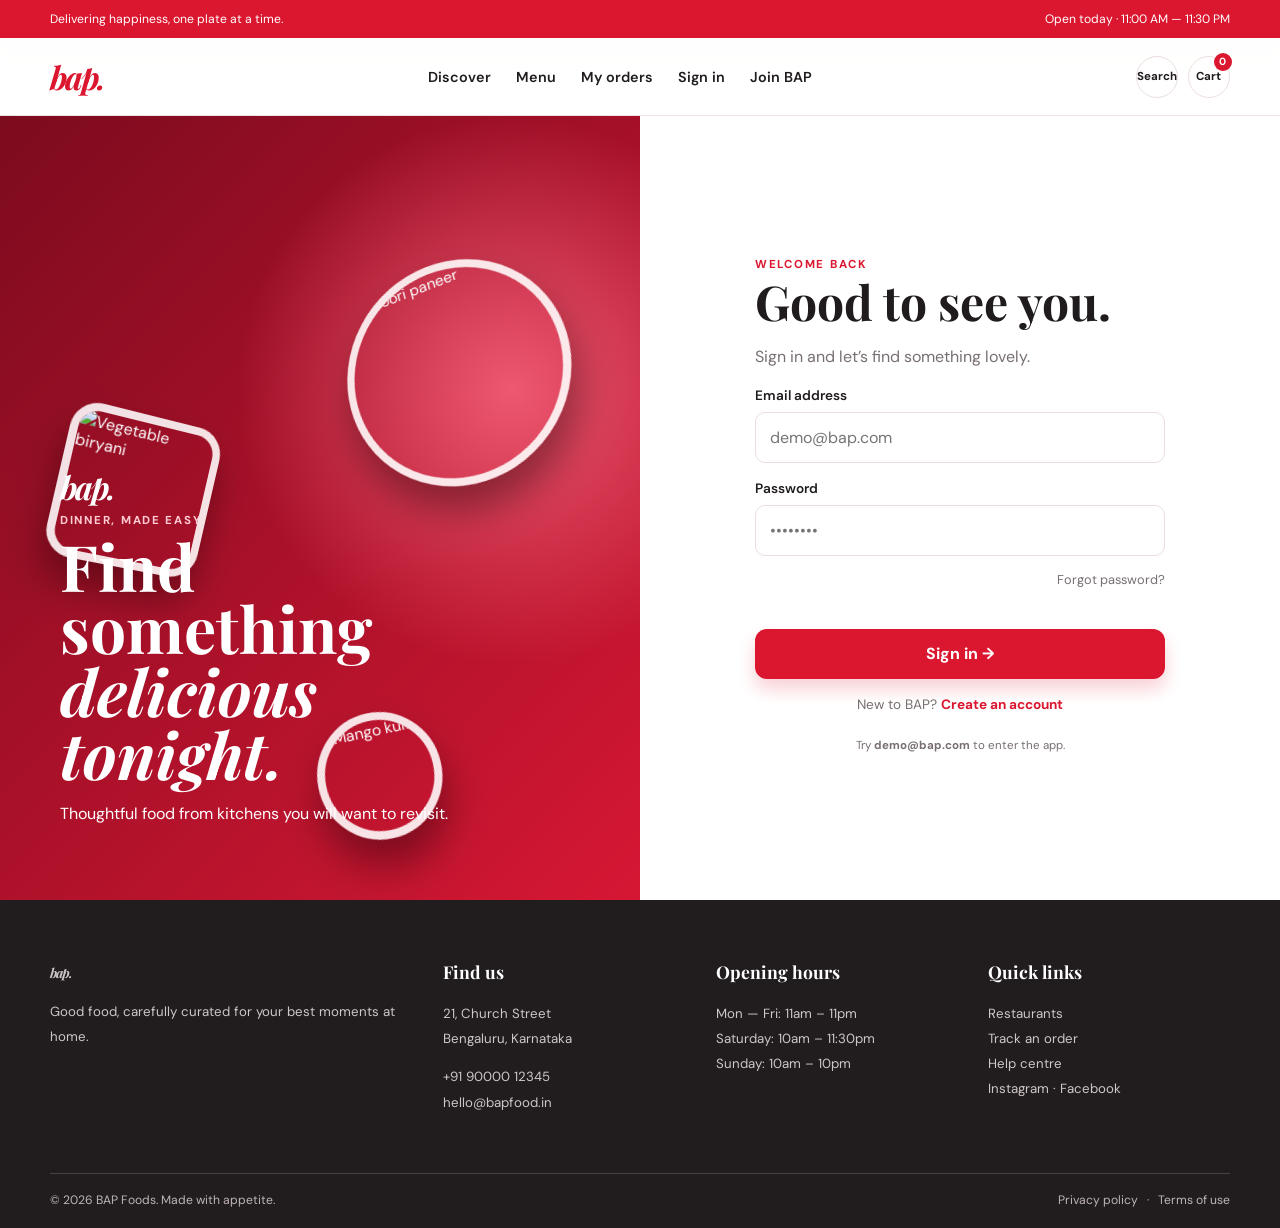
==== login.html @ eadaf810 "Initial commit: BAP food ordering app" ====
<!doctype html><html lang="en"><head><meta charset="UTF-8"><meta name="viewport" content="width=device-width,initial-scale=1.0"><title>Welcome back — BAP</title><link rel="stylesheet" href="assets/styles.css"></head><body><main id="app"></main><script src="assets/app.js"></script><script>
mount(`<section class="auth login-page"><div class="auth-visual food-3d"><a class="brand" href="login.html" style="color:#fff">bap.</a><div class="food-orbit"><img class="food-float food-one" src="https://images.unsplash.com/photo-1567188040759-fb8a883dc6d8?auto=format&fit=crop&w=700&q=85" alt="Tandoori paneer"><img class="food-float food-two" src="https://images.unsplash.com/photo-1642821373181-696a54913e93?auto=format&fit=crop&w=700&q=85" alt="Vegetable biryani"><img class="food-float food-three" src="https://images.unsplash.com/photo-1563805042-7684c019e1cb?auto=format&fit=crop&w=700&q=85" alt="Mango kulfi"></div><div class="auth-message"><span class="eyebrow" style="color:#ffccd4">Dinner, made easy</span><h1>Find something<br><i>delicious tonight.</i></h1><p>Thoughtful food from kitchens you will want to revisit.</p></div></div><div class="auth-form"><form class="form-box" id="loginForm"><span class="eyebrow">Welcome back</span><h1>Good to see you.</h1><p class="muted">Sign in and let’s find something lovely.</p><label>Email address</label><input id="email" type="email" placeholder="demo@bap.com" required><label>Password</label><input type="password" placeholder="••••••••" required><p class="muted" style="text-align:right;font-size:.8rem">Forgot password?</p><button class="btn btn-red" type="submit">Sign in →</button><p class="muted" style="text-align:center;font-size:.85rem">New to BAP? <a id="signupLink" href="signup.html" style="color:var(--red);font-weight:700">Create an account</a></p><p class="login-hint">Try <b>demo@bap.com</b> to enter the app.</p></form></div></section>`);
document.getElementById('loginForm').addEventListener('submit',e=>{e.preventDefault();if(document.getElementById('email').value.trim().toLowerCase()==='demo@bap.com'){location.href='restaurant.html';return}let link=document.getElementById('signupLink');link.classList.remove('vibrate');void link.offsetWidth;link.classList.add('vibrate')});
</script></body></html>
---- assets/styles.css ----
@import url('https://fonts.googleapis.com/css2?family=DM+Sans:wght@400;500;600;700&family=Playfair+Display:ital,wght@0,600;0,700;1,600;1,700&display=swap');

:root{--red:#db162f;--red-dark:#ab1025;--ink:#201c1d;--muted:#786f70;--cream:#fff8f6;--line:#eadfdd;--white:#fff;--shadow:0 18px 45px rgba(89,21,31,.12)}
*{box-sizing:border-box}html{scroll-behavior:smooth}body{margin:0;background:var(--cream);color:var(--ink);font-family:'DM Sans',sans-serif}a{text-decoration:none;color:inherit}button{font:inherit;cursor:pointer;border:0}.container{width:min(1180px,calc(100% - 40px));margin:auto}.eyebrow{font-size:.72rem;font-weight:700;letter-spacing:.15em;text-transform:uppercase;color:var(--red)}h1,h2,h3,.brand{font-family:'Playfair Display',serif}h1{font-size:clamp(2.6rem,5vw,5rem);line-height:.98;margin:.35rem 0 1.1rem}h2{font-size:clamp(2rem,3.3vw,3.2rem);margin:.4rem 0 1rem;line-height:1.05}.muted{color:var(--muted);line-height:1.7}.pill{border:1px solid var(--line);padding:.55rem .8rem;border-radius:99px;font-size:.8rem;font-weight:600}.btn{display:inline-flex;align-items:center;justify-content:center;gap:.55rem;border-radius:12px;padding:.92rem 1.2rem;font-weight:700;transition:.25s}.btn-red{background:var(--red);color:#fff;box-shadow:0 10px 18px rgba(219,22,47,.2)}.btn-red:hover{background:var(--red-dark);transform:translateY(-2px)}.btn-outline{background:#fff;border:1px solid var(--red);color:var(--red)}.btn-outline:hover{background:#fff0f1}.topbar{height:38px;background:var(--red);color:#fff;font-size:.76rem;display:flex;align-items:center}.topbar .container{display:flex;justify-content:space-between}.nav{height:78px;background:rgba(255,255,255,.91);border-bottom:1px solid rgba(234,223,221,.8);display:flex;align-items:center;position:sticky;top:0;z-index:20;backdrop-filter:blur(13px)}.navin{display:flex;align-items:center;justify-content:space-between;gap:25px}.brand{font-style:italic;font-size:2rem;font-weight:700;color:var(--red);letter-spacing:-.08em}.navlinks{display:flex;gap:25px;font-size:.9rem;font-weight:600}.navlinks a:hover,.navlinks a.active{color:var(--red)}.navactions{display:flex;align-items:center;gap:10px}.icon-btn{width:42px;height:42px;border-radius:50%;background:#fff;display:grid;place-items:center;border:1px solid var(--line);position:relative}.badge{position:absolute;right:-3px;top:-4px;display:grid;place-items:center;min-width:18px;height:18px;border-radius:50%;background:var(--red);color:white;font-size:.65rem;font-weight:700}.menu-toggle{display:none}.hero-home{padding:90px 0 65px;min-height:520px;overflow:hidden;background:radial-gradient(circle at 73% 40%,#fbdfe1 0,transparent 26%),var(--cream)}.home-grid{display:grid;grid-template-columns:1.02fr .98fr;align-items:center}.hero-copy p{max-width:520px;font-size:1.06rem}.hero-search{margin:28px 0;background:#fff;border:1px solid var(--line);box-shadow:var(--shadow);border-radius:14px;padding:7px;display:flex;max-width:590px}.hero-search input{border:0;outline:0;flex:1;padding:0 14px;font:inherit}.photo-stack{height:410px;position:relative}.photo-stack img{position:absolute;object-fit:cover;border:10px solid #fff;box-shadow:var(--shadow)}.photo-stack img:nth-child(1){width:310px;height:350px;right:40px;top:10px;border-radius:160px 160px 25px 25px}.photo-stack img:nth-child(2){width:180px;height:205px;left:5px;bottom:0;border-radius:25px}.float-card{position:absolute;z-index:2;padding:12px 16px;background:#fff;border-radius:14px;box-shadow:var(--shadow);font-size:.78rem;right:2px;bottom:35px}.section{padding:85px 0}.section-head{display:flex;align-items:end;justify-content:space-between;gap:30px;margin-bottom:28px}.section-head p{max-width:440px;margin:0}.categories{display:grid;grid-template-columns:repeat(4,1fr);gap:16px}.category{height:180px;border-radius:18px;padding:20px;color:#fff;position:relative;overflow:hidden;background:#333}.category img{position:absolute;inset:0;width:100%;height:100%;object-fit:cover;opacity:.62}.category span{position:relative;font-family:'Playfair Display';font-size:1.5rem;font-style:italic}.restaurants{display:grid;grid-template-columns:repeat(3,1fr);gap:20px}.restaurant-card{background:#fff;border:1px solid var(--line);border-radius:18px;overflow:hidden;transition:.25s}.restaurant-card:hover{transform:translateY(-6px);box-shadow:var(--shadow)}.restaurant-card img{width:100%;height:190px;object-fit:cover}.restaurant-card .content{padding:16px}.restaurant-card h3{font-size:1.35rem;margin:0 0 7px}.meta{display:flex;gap:9px;flex-wrap:wrap;color:var(--muted);font-size:.78rem}.rating{color:#178249;font-weight:700}.menu-hero{padding:48px 0 0;background:#fff}.restaurant-intro{display:flex;align-items:center;gap:18px}.restaurant-intro .rest-image{width:84px;height:84px;border-radius:16px;object-fit:cover}.restaurant-intro h1{font-size:2.2rem;margin:0}.menu-track{height:440vh;position:relative;background:linear-gradient(120deg,#fff 0,#fff 55%,#fff4f3 55%)}.sticky-dish{position:sticky;top:78px;height:calc(100vh - 78px);display:grid;grid-template-columns:1fr 1fr;align-items:center;overflow:hidden}.dish-copy{padding-left:max(20px,calc((100vw - 1180px)/2));padding-right:50px}.dish-copy .dish-name{font-size:clamp(2.8rem,5vw,5rem);max-width:480px}.dish-copy .price{font:700 1.8rem 'Playfair Display';color:var(--red);margin:22px 0}.quantity{display:flex;align-items:center;gap:17px;margin:20px 0}.quantity button{width:38px;height:38px;border-radius:50%;background:#fff;border:1px solid var(--line);font-size:1.2rem}.dish-stage{height:100%;position:relative;display:grid;place-items:center}.plate{width:min(31vw,400px);aspect-ratio:1;border-radius:50%;overflow:hidden;border:12px solid #fff;box-shadow:0 28px 55px rgba(96,20,30,.22);transition:.5s}.plate img{width:100%;height:100%;object-fit:cover}.orb{position:absolute;width:500px;height:500px;border:1px dashed #e8bbbb;border-radius:50%;right:-80px}.thumbs{position:absolute;right:28px;top:50%;transform:translateY(-50%);display:grid;gap:12px}.thumb{width:11px;height:11px;border-radius:10px;border:1px solid var(--red);background:transparent;padding:0}.thumb.current{height:30px;background:var(--red)}.side-chip{position:absolute;display:flex;align-items:center;gap:10px;right:15%;padding:8px 12px;background:#fff;border-radius:14px;box-shadow:var(--shadow);font-size:.73rem;transition:.5s}.side-chip img{width:45px;height:45px;border-radius:50%;object-fit:cover}.special{margin:85px 0;background:var(--red);color:#fff;padding:68px 20px;text-align:center}.special h2{font-size:3rem;margin:0}.special p{max-width:510px;margin:14px auto 25px;opacity:.85}.special .btn-outline{border-color:#fff;color:#fff;background:transparent}.full-menu{background:#fff;padding:80px 0}.filters{display:flex;gap:8px;flex-wrap:wrap;margin-bottom:28px}.filter{padding:.65rem 1rem;border-radius:50px;background:#fff;border:1px solid var(--line);color:var(--muted);font-weight:600}.filter.active,.filter:hover{background:var(--red);border-color:var(--red);color:#fff}.dish-grid{display:grid;grid-template-columns:repeat(4,1fr);gap:18px}.dish-card{border:1px solid var(--line);border-radius:18px;padding:12px;background:#fff;transition:.25s}.dish-card:hover{transform:translateY(-5px);box-shadow:var(--shadow)}.dish-card img{width:100%;aspect-ratio:1.1;object-fit:cover;border-radius:12px}.dish-card h3{font-size:1.25rem;margin:13px 0 7px}.dish-card .cardfoot{display:flex;align-items:center;justify-content:space-between;margin-top:12px}.dish-card .btn{padding:.6rem .7rem;font-size:.75rem}.footer{background:#211d1e;color:#fff;padding:60px 0 20px}.footer-grid{display:grid;grid-template-columns:1.5fr repeat(3,1fr);gap:30px}.footer h3{font-size:1.1rem;margin-top:0}.footer p,.footer a{font-size:.83rem;display:block;color:#cfc6c7;line-height:1.9}.footer-bottom{margin-top:45px;padding-top:18px;border-top:1px solid #4a4042;color:#bfb4b6;font-size:.76rem;display:flex;justify-content:space-between}.auth{min-height:calc(100vh - 116px);display:grid;grid-template-columns:1fr 1fr;background:#fff}.auth-visual{background:linear-gradient(#8c1227a8,#8c1227a8),url('https://images.unsplash.com/photo-1515003197210-e0cd71810b5f?auto=format&fit=crop&w=1000&q=85') center/cover;padding:60px;color:white;display:flex;flex-direction:column;justify-content:end}.auth-visual h1{max-width:460px}.auth-form{display:grid;place-items:center;padding:40px}.form-box{width:min(410px,100%)}.form-box h1{font-size:3rem}.form-box label{font-weight:600;font-size:.85rem;display:block;margin:17px 0 8px}.form-box input{width:100%;border:1px solid var(--line);border-radius:10px;padding:14px;font:inherit}.form-box .btn{width:100%;margin-top:25px}.cart-layout{display:grid;grid-template-columns:1.5fr .75fr;gap:30px;padding:55px 0}.cart-items,.summary{background:#fff;border:1px solid var(--line);border-radius:18px;padding:22px}.cart-row{display:flex;align-items:center;gap:15px;padding:15px 0;border-bottom:1px solid var(--line)}.cart-row img{width:76px;height:76px;border-radius:12px;object-fit:cover}.cart-row h3{margin:0 0 5px}.cart-row .row-end{margin-left:auto;text-align:right}.summary h2{font-size:1.7rem}.summary-line{display:flex;justify-content:space-between;padding:12px 0;color:var(--muted)}.summary-total{font-weight:700;color:var(--ink);border-top:1px solid var(--line);margin-top:8px;padding-top:18px}.payment-method{padding:16px;border:1px solid var(--line);border-radius:12px;margin:12px 0;display:flex;gap:10px;align-items:center}.orders{padding:60px 0}.order-card{background:white;border:1px solid var(--line);border-radius:16px;padding:20px;display:grid;grid-template-columns:auto 1fr auto;align-items:center;gap:20px;margin-bottom:14px}.order-card img{width:95px;height:75px;object-fit:cover;border-radius:10px}.status{color:#16804a;background:#e5f7eb;padding:.4rem .6rem;border-radius:6px;font-size:.75rem;font-weight:700}
@media(max-width:800px){.navlinks{display:none}.menu-toggle{display:grid}.topbar .container span:last-child{display:none}.home-grid,.sticky-dish,.auth,.cart-layout{grid-template-columns:1fr}.hero-home{padding:55px 0 30px}.photo-stack{height:300px;margin-top:20px}.photo-stack img:nth-child(1){width:230px;height:270px;right:20px}.photo-stack img:nth-child(2){width:135px;height:150px}.categories,.restaurants{grid-template-columns:repeat(2,1fr)}.section{padding:55px 0}.menu-track{height:530vh}.sticky-dish{grid-template-rows:1fr 1fr;top:78px;height:calc(100vh - 78px)}.dish-copy{padding:20px 25px 0}.dish-copy .dish-name{font-size:2.6rem;margin:.3rem 0}.dish-copy .muted{font-size:.84rem;line-height:1.45}.dish-copy .price{margin:10px 0;font-size:1.4rem}.quantity{margin:8px 0}.dish-stage{align-items:start;padding-top:16px}.plate{width:55vw}.orb{width:360px;height:360px;right:-120px}.side-chip{display:none}.dish-grid{grid-template-columns:repeat(2,1fr)}.footer-grid{grid-template-columns:repeat(2,1fr)}.auth-visual{min-height:300px}.auth-form{padding:45px 20px}.order-card{grid-template-columns:auto 1fr}.order-card .status{grid-column:2}.section-head{align-items:start;flex-direction:column;gap:6px}}
@media(max-width:800px){.navlinks.open{display:flex;position:absolute;top:76px;right:20px;flex-direction:column;gap:0;background:#fff;box-shadow:var(--shadow);border:1px solid var(--line);border-radius:12px;overflow:hidden;min-width:170px}.navlinks.open a{padding:13px 17px}.nav-signup{border-radius:0}}
@media(max-width:460px){.container{width:min(100% - 28px,1180px)}.categories,.restaurants{grid-template-columns:1fr}.dish-grid{gap:10px}.dish-card{padding:8px}.dish-card h3{font-size:1rem}.dish-card .btn{padding:.5rem;font-size:.68rem}.footer-grid{grid-template-columns:1fr}.footer-bottom{display:block}.cart-row{gap:10px}.cart-row img{width:58px;height:58px}.cart-row h3{font-size:1rem}}
.nav-signup{background:var(--red);color:#fff!important;padding:.55rem .75rem;border-radius:9px}.add-stepper{display:flex;align-items:center;gap:9px;border:1px solid var(--red);border-radius:9px;padding:3px;color:var(--red)}.add-stepper button{width:22px;height:22px;border-radius:6px;background:#fff0f1;color:var(--red);font-weight:700}
.nav-signup{background:transparent!important;color:inherit!important;padding:0;border-radius:0}.food-3d{position:relative;overflow:hidden;background:radial-gradient(circle at 80% 35%,#ee5870 0,transparent 38%),linear-gradient(135deg,#7d0b1e,#d61734)}.food-orbit{position:absolute;inset:0;perspective:1100px}.food-float{position:absolute;object-fit:cover;border:8px solid rgba(255,255,255,.88);box-shadow:0 25px 38px rgba(39,0,7,.45);animation:foodFloat 5s ease-in-out infinite}.food-one{width:230px;height:230px;border-radius:50%;right:11%;top:18%;transform:rotate(-14deg) rotateX(11deg) rotateY(-20deg)}.food-two{width:155px;height:155px;border-radius:28px;left:9%;top:38%;animation-delay:-1.3s;transform:rotate(13deg) rotateY(22deg)}.food-three{width:125px;height:125px;border-radius:50%;right:31%;bottom:8%;animation-delay:-2.8s;transform:rotate(-12deg) rotateX(22deg)}.auth-message{position:relative;z-index:2}.login-hint{font-size:.72rem;text-align:center;color:var(--muted);margin-top:22px}.vibrate{display:inline-block;animation:vibrate .18s linear 3}@keyframes foodFloat{50%{translate:0 -14px;filter:saturate(1.12)}}@keyframes vibrate{25%{transform:translateX(-6px)}75%{transform:translateX(6px)}}
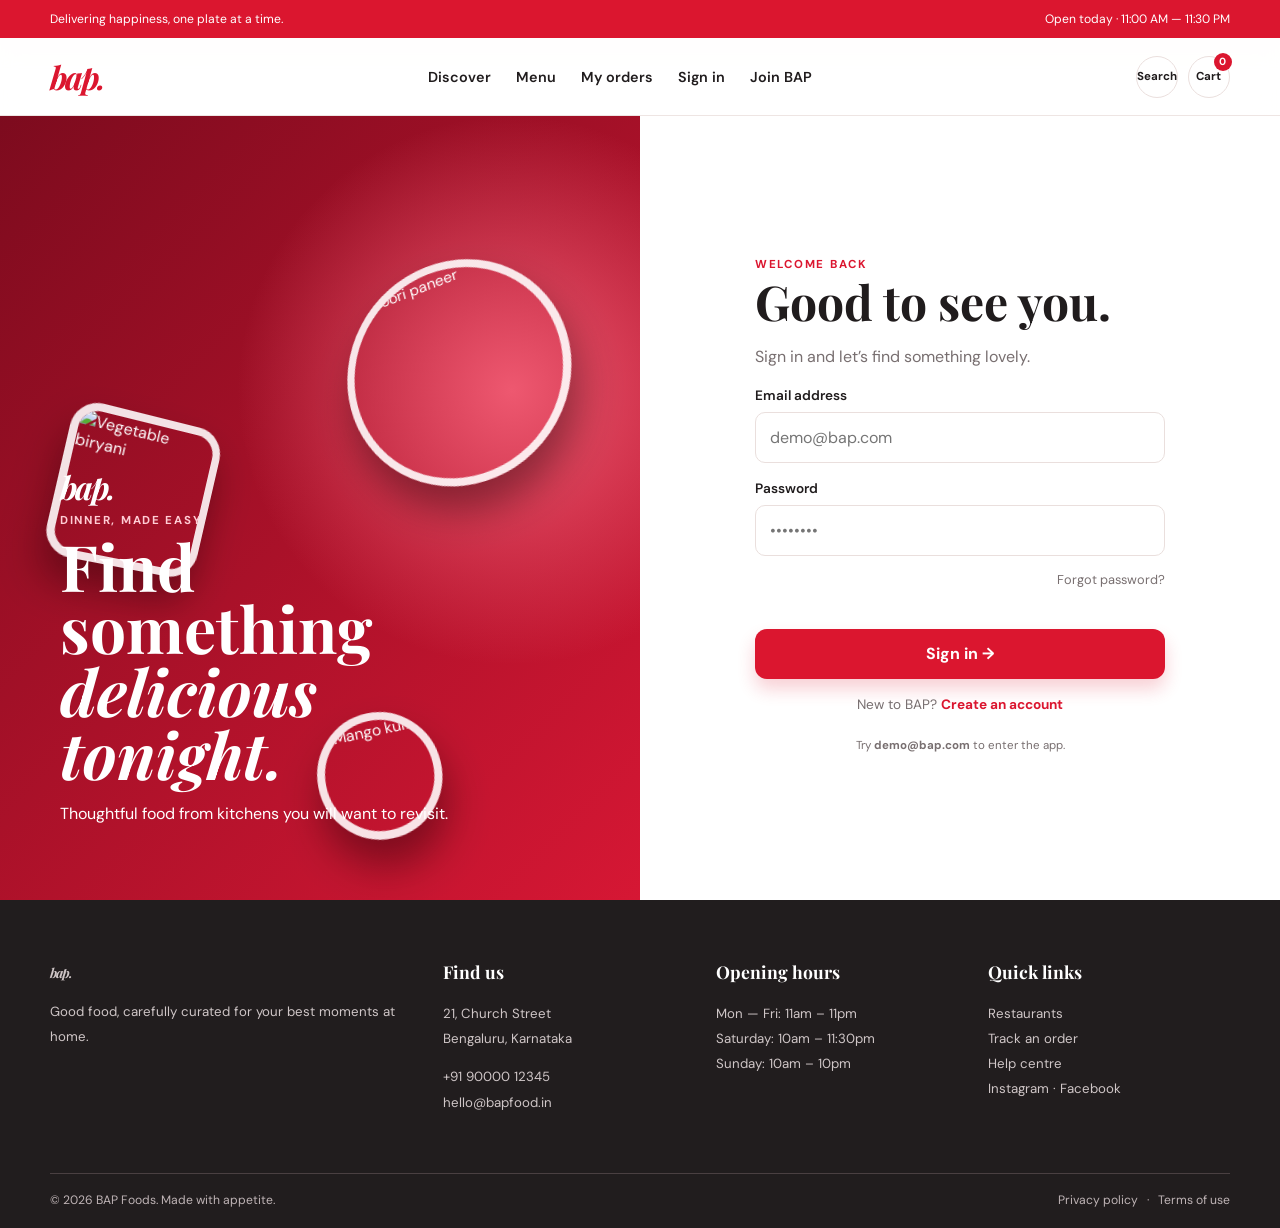
==== commit b4577acf: "Persist user accounts and update authenticated navigation" ====
--- a/login.html
+++ b/login.html
@@ -1,4 +1,4 @@
 <!doctype html><html lang="en"><head><meta charset="UTF-8"><meta name="viewport" content="width=device-width,initial-scale=1.0"><title>Welcome back — BAP</title><link rel="stylesheet" href="assets/styles.css"></head><body><main id="app"></main><script src="assets/app.js"></script><script>
 mount(`<section class="auth login-page"><div class="auth-visual food-3d"><a class="brand" href="login.html" style="color:#fff">bap.</a><div class="food-orbit"><img class="food-float food-one" src="https://images.unsplash.com/photo-1567188040759-fb8a883dc6d8?auto=format&fit=crop&w=700&q=85" alt="Tandoori paneer"><img class="food-float food-two" src="https://images.unsplash.com/photo-1642821373181-696a54913e93?auto=format&fit=crop&w=700&q=85" alt="Vegetable biryani"><img class="food-float food-three" src="https://images.unsplash.com/photo-1563805042-7684c019e1cb?auto=format&fit=crop&w=700&q=85" alt="Mango kulfi"></div><div class="auth-message"><span class="eyebrow" style="color:#ffccd4">Dinner, made easy</span><h1>Find something<br><i>delicious tonight.</i></h1><p>Thoughtful food from kitchens you will want to revisit.</p></div></div><div class="auth-form"><form class="form-box" id="loginForm"><span class="eyebrow">Welcome back</span><h1>Good to see you.</h1><p class="muted">Sign in and let’s find something lovely.</p><label>Email address</label><input id="email" type="email" placeholder="demo@bap.com" required><label>Password</label><input type="password" placeholder="••••••••" required><p class="muted" style="text-align:right;font-size:.8rem">Forgot password?</p><button class="btn btn-red" type="submit">Sign in →</button><p class="muted" style="text-align:center;font-size:.85rem">New to BAP? <a id="signupLink" href="signup.html" style="color:var(--red);font-weight:700">Create an account</a></p><p class="login-hint">Try <b>demo@bap.com</b> to enter the app.</p></form></div></section>`);
-document.getElementById('loginForm').addEventListener('submit',e=>{e.preventDefault();if(document.getElementById('email').value.trim().toLowerCase()==='demo@bap.com'){location.href='restaurant.html';return}let link=document.getElementById('signupLink');link.classList.remove('vibrate');void link.offsetWidth;link.classList.add('vibrate')});
+document.getElementById('loginForm').addEventListener('submit',e=>{e.preventDefault();let email=document.getElementById('email').value.trim().toLowerCase(),user=getUser();if(email==='demo@bap.com'||user?.email===email){if(email==='demo@bap.com'&&!user)setUser({name:'Demo user',email});location.href='restaurant.html';return}let link=document.getElementById('signupLink');link.classList.remove('vibrate');void link.offsetWidth;link.classList.add('vibrate')});
 </script></body></html>
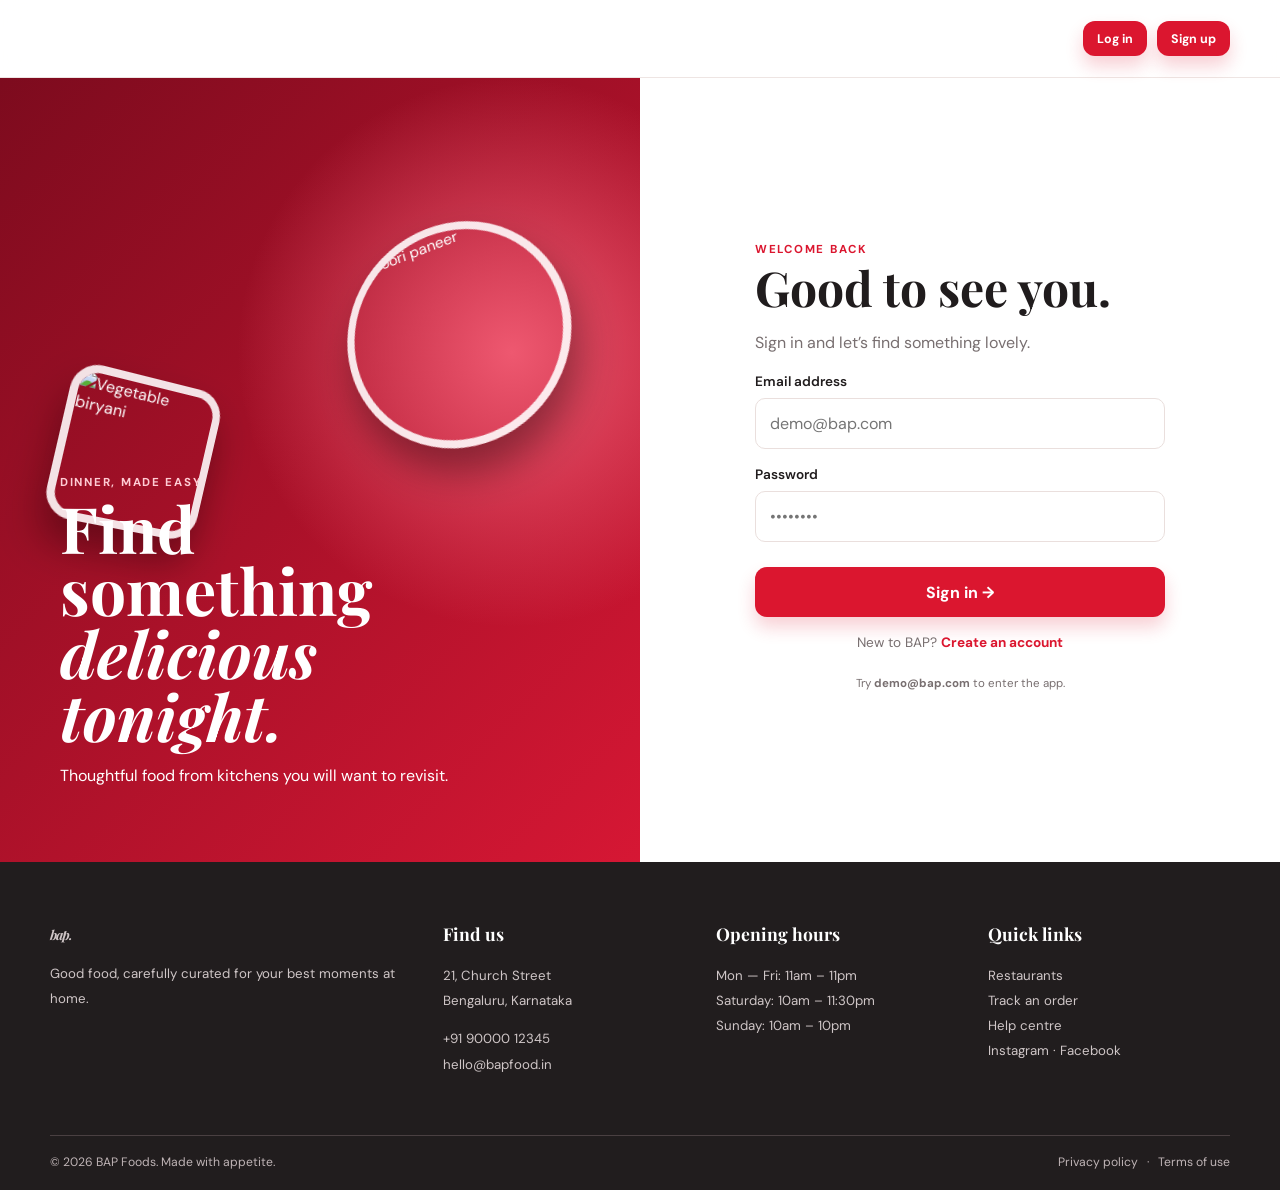
==== commit fd69beb9: "Limit authentication navigation to login and signup" ====
--- a/login.html
+++ b/login.html
@@ -1,4 +1,3 @@
 <!doctype html><html lang="en"><head><meta charset="UTF-8"><meta name="viewport" content="width=device-width,initial-scale=1.0"><title>Welcome back — BAP</title><link rel="stylesheet" href="assets/styles.css"></head><body><main id="app"></main><script src="assets/app.js"></script><script>
-mount(`<section class="auth login-page"><div class="auth-visual food-3d"><a class="brand" href="login.html" style="color:#fff">bap.</a><div class="food-orbit"><img class="food-float food-one" src="https://images.unsplash.com/photo-1567188040759-fb8a883dc6d8?auto=format&fit=crop&w=700&q=85" alt="Tandoori paneer"><img class="food-float food-two" src="https://images.unsplash.com/photo-1642821373181-696a54913e93?auto=format&fit=crop&w=700&q=85" alt="Vegetable biryani"><img class="food-float food-three" src="https://images.unsplash.com/photo-1563805042-7684c019e1cb?auto=format&fit=crop&w=700&q=85" alt="Mango kulfi"></div><div class="auth-message"><span class="eyebrow" style="color:#ffccd4">Dinner, made easy</span><h1>Find something<br><i>delicious tonight.</i></h1><p>Thoughtful food from kitchens you will want to revisit.</p></div></div><div class="auth-form"><form class="form-box" id="loginForm"><span class="eyebrow">Welcome back</span><h1>Good to see you.</h1><p class="muted">Sign in and let’s find something lovely.</p><label>Email address</label><input id="email" type="email" placeholder="demo@bap.com" required><label>Password</label><input type="password" placeholder="••••••••" required><p class="muted" style="text-align:right;font-size:.8rem">Forgot password?</p><button class="btn btn-red" type="submit">Sign in →</button><p class="muted" style="text-align:center;font-size:.85rem">New to BAP? <a id="signupLink" href="signup.html" style="color:var(--red);font-weight:700">Create an account</a></p><p class="login-hint">Try <b>demo@bap.com</b> to enter the app.</p></form></div></section>`);
-document.getElementById('loginForm').addEventListener('submit',e=>{e.preventDefault();let email=document.getElementById('email').value.trim().toLowerCase(),user=getUser();if(email==='demo@bap.com'||user?.email===email){if(email==='demo@bap.com'&&!user)setUser({name:'Demo user',email});location.href='restaurant.html';return}let link=document.getElementById('signupLink');link.classList.remove('vibrate');void link.offsetWidth;link.classList.add('vibrate')});
+mount(`<section class="auth login-page"><div class="auth-visual food-3d"><div class="food-orbit"><img class="food-float food-one" src="https://images.unsplash.com/photo-1567188040759-fb8a883dc6d8?auto=format&fit=crop&w=700&q=85" alt="Tandoori paneer"><img class="food-float food-two" src="https://images.unsplash.com/photo-1642821373181-696a54913e93?auto=format&fit=crop&w=700&q=85" alt="Vegetable biryani"></div><div class="auth-message"><span class="eyebrow" style="color:#ffccd4">Dinner, made easy</span><h1>Find something<br><i>delicious tonight.</i></h1><p>Thoughtful food from kitchens you will want to revisit.</p></div></div><div class="auth-form"><form class="form-box" id="loginForm"><span class="eyebrow">Welcome back</span><h1>Good to see you.</h1><p class="muted">Sign in and let’s find something lovely.</p><label>Email address</label><input id="email" type="email" placeholder="demo@bap.com" required><label>Password</label><input type="password" placeholder="••••••••" required><button class="btn btn-red" type="submit">Sign in →</button><p class="muted" style="text-align:center;font-size:.85rem">New to BAP? <a href="signup.html" style="color:var(--red);font-weight:700">Create an account</a></p><p class="login-hint">Try <b>demo@bap.com</b> to enter the app.</p></form></div></section>`,'auth');document.getElementById('loginForm').addEventListener('submit',e=>{e.preventDefault();let email=document.getElementById('email').value.trim().toLowerCase(),user=getUser();if(email==='demo@bap.com'||user?.email===email){if(email==='demo@bap.com'&&!user)setUser({name:'Demo user',email});location.href='restaurant.html';return}location.href='signup.html'});
 </script></body></html>
--- a/assets/styles.css
+++ b/assets/styles.css
@@ -5,5 +5,6 @@
 @media(max-width:800px){.navlinks{display:none}.menu-toggle{display:grid}.topbar .container span:last-child{display:none}.home-grid,.sticky-dish,.auth,.cart-layout{grid-template-columns:1fr}.hero-home{padding:55px 0 30px}.photo-stack{height:300px;margin-top:20px}.photo-stack img:nth-child(1){width:230px;height:270px;right:20px}.photo-stack img:nth-child(2){width:135px;height:150px}.categories,.restaurants{grid-template-columns:repeat(2,1fr)}.section{padding:55px 0}.menu-track{height:530vh}.sticky-dish{grid-template-rows:1fr 1fr;top:78px;height:calc(100vh - 78px)}.dish-copy{padding:20px 25px 0}.dish-copy .dish-name{font-size:2.6rem;margin:.3rem 0}.dish-copy .muted{font-size:.84rem;line-height:1.45}.dish-copy .price{margin:10px 0;font-size:1.4rem}.quantity{margin:8px 0}.dish-stage{align-items:start;padding-top:16px}.plate{width:55vw}.orb{width:360px;height:360px;right:-120px}.side-chip{display:none}.dish-grid{grid-template-columns:repeat(2,1fr)}.footer-grid{grid-template-columns:repeat(2,1fr)}.auth-visual{min-height:300px}.auth-form{padding:45px 20px}.order-card{grid-template-columns:auto 1fr}.order-card .status{grid-column:2}.section-head{align-items:start;flex-direction:column;gap:6px}}
 @media(max-width:800px){.navlinks.open{display:flex;position:absolute;top:76px;right:20px;flex-direction:column;gap:0;background:#fff;box-shadow:var(--shadow);border:1px solid var(--line);border-radius:12px;overflow:hidden;min-width:170px}.navlinks.open a{padding:13px 17px}.nav-signup{border-radius:0}}
 @media(max-width:460px){.container{width:min(100% - 28px,1180px)}.categories,.restaurants{grid-template-columns:1fr}.dish-grid{gap:10px}.dish-card{padding:8px}.dish-card h3{font-size:1rem}.dish-card .btn{padding:.5rem;font-size:.68rem}.footer-grid{grid-template-columns:1fr}.footer-bottom{display:block}.cart-row{gap:10px}.cart-row img{width:58px;height:58px}.cart-row h3{font-size:1rem}}
-.nav-signup{background:var(--red);color:#fff!important;padding:.55rem .75rem;border-radius:9px}.add-stepper{display:flex;align-items:center;gap:9px;border:1px solid var(--red);border-radius:9px;padding:3px;color:var(--red)}.add-stepper button{width:22px;height:22px;border-radius:6px;background:#fff0f1;color:var(--red);font-weight:700}
-.nav-signup{background:transparent!important;color:inherit!important;padding:0;border-radius:0}.food-3d{position:relative;overflow:hidden;background:radial-gradient(circle at 80% 35%,#ee5870 0,transparent 38%),linear-gradient(135deg,#7d0b1e,#d61734)}.food-orbit{position:absolute;inset:0;perspective:1100px}.food-float{position:absolute;object-fit:cover;border:8px solid rgba(255,255,255,.88);box-shadow:0 25px 38px rgba(39,0,7,.45);animation:foodFloat 5s ease-in-out infinite}.food-one{width:230px;height:230px;border-radius:50%;right:11%;top:18%;transform:rotate(-14deg) rotateX(11deg) rotateY(-20deg)}.food-two{width:155px;height:155px;border-radius:28px;left:9%;top:38%;animation-delay:-1.3s;transform:rotate(13deg) rotateY(22deg)}.food-three{width:125px;height:125px;border-radius:50%;right:31%;bottom:8%;animation-delay:-2.8s;transform:rotate(-12deg) rotateX(22deg)}.auth-message{position:relative;z-index:2}.login-hint{font-size:.72rem;text-align:center;color:var(--muted);margin-top:22px}.vibrate{display:inline-block;animation:vibrate .18s linear 3}@keyframes foodFloat{50%{translate:0 -14px;filter:saturate(1.12)}}@keyframes vibrate{25%{transform:translateX(-6px)}75%{transform:translateX(6px)}}
+.nav-auth{padding:.62rem .88rem;font-size:.78rem}.category-button{border:0;text-align:left;font:inherit;cursor:pointer}.add-stepper{display:flex;align-items:center;gap:9px;border:1px solid var(--red);border-radius:9px;padding:3px;color:var(--red)}.add-stepper button{width:22px;height:22px;border-radius:6px;background:#fff0f1;color:var(--red);font-weight:700}.food-3d{position:relative;overflow:hidden;background:radial-gradient(circle at 80% 35%,#ee5870 0,transparent 38%),linear-gradient(135deg,#7d0b1e,#d61734)}.food-orbit{position:absolute;inset:0;perspective:1100px}.food-float{position:absolute;object-fit:cover;border:8px solid rgba(255,255,255,.88);box-shadow:0 25px 38px rgba(39,0,7,.45);animation:foodFloat 5s ease-in-out infinite}.food-one{width:230px;height:230px;border-radius:50%;right:11%;top:18%;transform:rotate(-14deg) rotateX(11deg) rotateY(-20deg)}.food-two{width:155px;height:155px;border-radius:28px;left:9%;top:38%;animation-delay:-1.3s;transform:rotate(13deg) rotateY(22deg)}.food-three{width:125px;height:125px;border-radius:50%;right:31%;bottom:8%;animation-delay:-2.8s;transform:rotate(-12deg) rotateX(22deg)}.auth-message{position:relative;z-index:2}.login-hint{font-size:.72rem;text-align:center;color:var(--muted);margin-top:22px}.vibrate{display:inline-block;animation:vibrate .18s linear 3}@keyframes foodFloat{50%{translate:0 -14px;filter:saturate(1.12)}}@keyframes vibrate{25%{transform:translateX(-6px)}75%{transform:translateX(6px)}}
+.filter-trigger{background:#fff0f1;border:1px solid var(--red);border-radius:10px;color:var(--red);font-size:.78rem;font-weight:700;padding:.65rem .8rem}.filter-overlay{position:fixed;inset:0;z-index:50;background:rgba(32,28,29,.48);display:none;place-items:center;padding:20px}.filter-overlay.visible{display:grid}.filter-dialog{position:relative;width:min(430px,100%);background:#fff;border-radius:20px;padding:32px;box-shadow:var(--shadow)}.filter-dialog h2{font-size:2.2rem}.filter-dialog h3{font-family:'DM Sans';font-size:.9rem;margin:23px 0 10px}.filter-dialog label{display:block;padding:11px 0;border-bottom:1px solid var(--line);font-size:.92rem}.filter-dialog input{accent-color:var(--red);margin-right:10px}.close-filter{position:absolute;right:16px;top:14px;background:transparent;color:var(--muted);font-size:1.8rem}.filter-actions{display:flex;justify-content:flex-end;gap:10px;margin-top:27px}
+.auth-nav .container{display:flex;justify-content:flex-end}
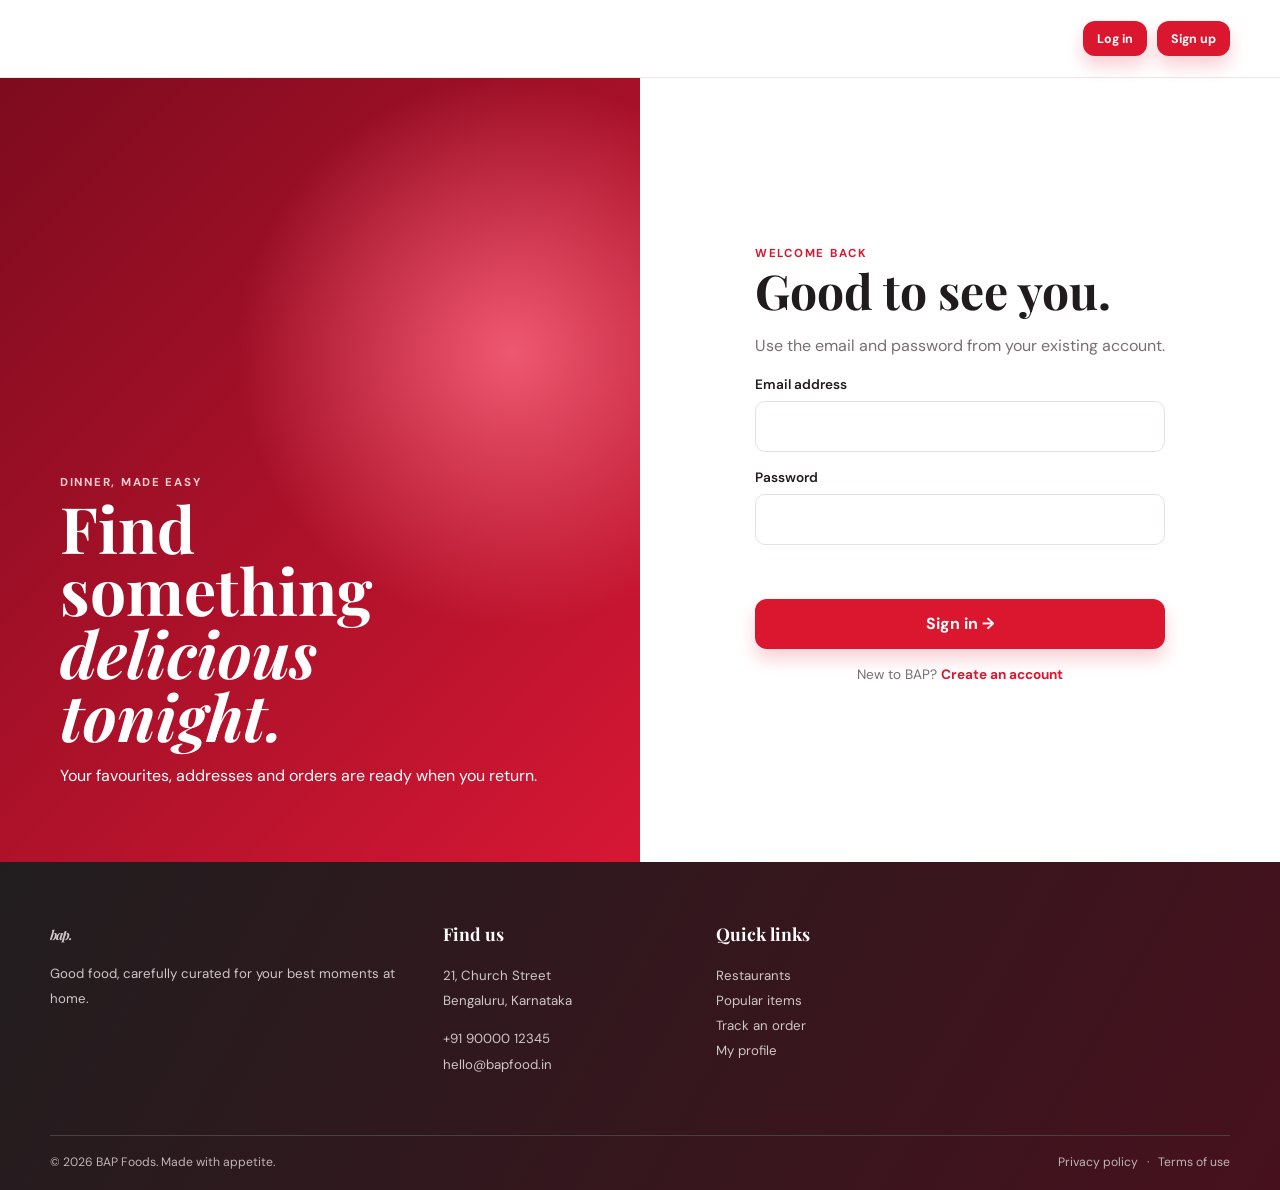
==== commit 8ba97f69: "Add persistent profiles and delivery addresses" ====
--- a/login.html
+++ b/login.html
@@ -1,3 +1,3 @@
 <!doctype html><html lang="en"><head><meta charset="UTF-8"><meta name="viewport" content="width=device-width,initial-scale=1.0"><title>Welcome back — BAP</title><link rel="stylesheet" href="assets/styles.css"></head><body><main id="app"></main><script src="assets/app.js"></script><script>
-mount(`<section class="auth login-page"><div class="auth-visual food-3d"><div class="food-orbit"><img class="food-float food-one" src="https://images.unsplash.com/photo-1567188040759-fb8a883dc6d8?auto=format&fit=crop&w=700&q=85" alt="Tandoori paneer"><img class="food-float food-two" src="https://images.unsplash.com/photo-1642821373181-696a54913e93?auto=format&fit=crop&w=700&q=85" alt="Vegetable biryani"></div><div class="auth-message"><span class="eyebrow" style="color:#ffccd4">Dinner, made easy</span><h1>Find something<br><i>delicious tonight.</i></h1><p>Thoughtful food from kitchens you will want to revisit.</p></div></div><div class="auth-form"><form class="form-box" id="loginForm"><span class="eyebrow">Welcome back</span><h1>Good to see you.</h1><p class="muted">Sign in and let’s find something lovely.</p><label>Email address</label><input id="email" type="email" placeholder="demo@bap.com" required><label>Password</label><input type="password" placeholder="••••••••" required><button class="btn btn-red" type="submit">Sign in →</button><p class="muted" style="text-align:center;font-size:.85rem">New to BAP? <a href="signup.html" style="color:var(--red);font-weight:700">Create an account</a></p><p class="login-hint">Try <b>demo@bap.com</b> to enter the app.</p></form></div></section>`,'auth');document.getElementById('loginForm').addEventListener('submit',e=>{e.preventDefault();let email=document.getElementById('email').value.trim().toLowerCase(),user=getUser();if(email==='demo@bap.com'||user?.email===email){if(email==='demo@bap.com'&&!user)setUser({name:'Demo user',email});location.href='restaurant.html';return}location.href='signup.html'});
+mount(`<section class="auth login-page"><div class="auth-visual food-3d"><div class="auth-message"><span class="eyebrow" style="color:#ffccd4">Dinner, made easy</span><h1>Find something<br><i>delicious tonight.</i></h1><p>Your favourites, addresses and orders are ready when you return.</p></div></div><div class="auth-form"><form class="form-box" id="loginForm"><span class="eyebrow">Welcome back</span><h1>Good to see you.</h1><p class="muted">Use the email and password from your existing account.</p><label>Email address</label><input id="email" type="email" autocomplete="email" required><label>Password</label><input id="password" type="password" autocomplete="current-password" required><p id="formMessage" class="form-message" role="alert"></p><button class="btn btn-red" type="submit">Sign in →</button><p class="muted" style="text-align:center;font-size:.85rem">New to BAP? <a href="signup.html" style="color:var(--red);font-weight:700">Create an account</a></p></form></div></section>`,'auth');document.getElementById('loginForm').addEventListener('submit',e=>{e.preventDefault();let result=signIn(email.value,password.value);if(result.ok)location.href='restaurant.html';else document.getElementById('formMessage').textContent=result.message});
 </script></body></html>
--- a/assets/styles.css
+++ b/assets/styles.css
@@ -1,4 +1,5 @@
 @import url('https://fonts.googleapis.com/css2?family=DM+Sans:wght@400;500;600;700&family=Playfair+Display:ital,wght@0,600;0,700;1,600;1,700&display=swap');
+.profile-page{padding:58px 0 82px}.profile-grid{display:grid;grid-template-columns:.85fr 1.15fr;gap:24px;align-items:start}.profile-card{background:rgba(255,255,255,.95);border:1px solid var(--line);border-radius:18px;padding:25px;box-shadow:0 12px 30px rgba(89,21,31,.07)}.profile-card h2{font-size:1.75rem}.profile-card label{font-size:.86rem;font-weight:700;display:block;margin:16px 0 7px}.profile-card input{width:100%;border:1px solid var(--line);border-radius:10px;padding:13px;font:inherit}.profile-card input:disabled{background:#faf6f5;color:var(--muted)}.profile-card form .btn{margin-top:22px;width:100%}.card-heading{display:flex;align-items:center;justify-content:space-between;gap:15px}.card-heading h2{margin:.25rem 0 0}.address-form{margin:22px 0;padding:18px;background:var(--cream);border-radius:14px;border:1px solid var(--line)}.location-input{display:flex;gap:8px}.location-input input{min-width:0}.location-input button{flex:0 0 46px;border:1px solid var(--red);border-radius:10px;background:#fff0f1;color:var(--red);font-size:1.35rem}.address-actions{display:flex;justify-content:flex-end;gap:10px;margin-top:18px}.address-list{display:grid;gap:10px;margin-top:18px}.address-card{display:flex!important;align-items:center;gap:12px;margin:0!important;padding:14px;border:1px solid var(--line);border-radius:12px;cursor:pointer}.address-card.selected{border-color:var(--red);background:#fff6f7}.address-card input{width:auto}.address-card span{display:grid;gap:4px;flex:1}.address-card small,.favorite-list small{color:var(--muted);font-weight:400;line-height:1.4}.address-card em{font-size:.72rem;color:var(--red);font-style:normal;font-weight:700}.empty-state{margin:20px 0}.favorites-section{margin-top:24px}.favorite-list{display:grid;grid-template-columns:repeat(3,1fr);gap:14px;margin-top:20px}.favorite-list article{display:flex;align-items:center;gap:10px;padding:10px;border:1px solid var(--line);border-radius:12px}.favorite-list img{width:48px;height:48px;object-fit:cover;border-radius:10px}.favorite-list span{display:grid;gap:3px;flex:1;font-size:.82rem}.favorite-list .btn{padding:.5rem .6rem;font-size:.7rem}.form-message{min-height:1.25em;color:var(--red);font-size:.82rem;margin:12px 0 0}@media(max-width:800px){.profile-grid{grid-template-columns:1fr}.profile-page{padding:42px 0 58px}.favorite-list{grid-template-columns:1fr}.card-heading{align-items:flex-start;flex-direction:column}.address-actions .btn{flex:1}}
 
 :root{--red:#db162f;--red-dark:#ab1025;--ink:#201c1d;--muted:#786f70;--cream:#fff8f6;--line:#eadfdd;--white:#fff;--shadow:0 18px 45px rgba(89,21,31,.12)}
 *{box-sizing:border-box}html{scroll-behavior:smooth}body{margin:0;background:var(--cream);color:var(--ink);font-family:'DM Sans',sans-serif}a{text-decoration:none;color:inherit}button{font:inherit;cursor:pointer;border:0}.container{width:min(1180px,calc(100% - 40px));margin:auto}.eyebrow{font-size:.72rem;font-weight:700;letter-spacing:.15em;text-transform:uppercase;color:var(--red)}h1,h2,h3,.brand{font-family:'Playfair Display',serif}h1{font-size:clamp(2.6rem,5vw,5rem);line-height:.98;margin:.35rem 0 1.1rem}h2{font-size:clamp(2rem,3.3vw,3.2rem);margin:.4rem 0 1rem;line-height:1.05}.muted{color:var(--muted);line-height:1.7}.pill{border:1px solid var(--line);padding:.55rem .8rem;border-radius:99px;font-size:.8rem;font-weight:600}.btn{display:inline-flex;align-items:center;justify-content:center;gap:.55rem;border-radius:12px;padding:.92rem 1.2rem;font-weight:700;transition:.25s}.btn-red{background:var(--red);color:#fff;box-shadow:0 10px 18px rgba(219,22,47,.2)}.btn-red:hover{background:var(--red-dark);transform:translateY(-2px)}.btn-outline{background:#fff;border:1px solid var(--red);color:var(--red)}.btn-outline:hover{background:#fff0f1}.topbar{height:38px;background:var(--red);color:#fff;font-size:.76rem;display:flex;align-items:center}.topbar .container{display:flex;justify-content:space-between}.nav{height:78px;background:rgba(255,255,255,.91);border-bottom:1px solid rgba(234,223,221,.8);display:flex;align-items:center;position:sticky;top:0;z-index:20;backdrop-filter:blur(13px)}.navin{display:flex;align-items:center;justify-content:space-between;gap:25px}.brand{font-style:italic;font-size:2rem;font-weight:700;color:var(--red);letter-spacing:-.08em}.navlinks{display:flex;gap:25px;font-size:.9rem;font-weight:600}.navlinks a:hover,.navlinks a.active{color:var(--red)}.navactions{display:flex;align-items:center;gap:10px}.icon-btn{width:42px;height:42px;border-radius:50%;background:#fff;display:grid;place-items:center;border:1px solid var(--line);position:relative}.badge{position:absolute;right:-3px;top:-4px;display:grid;place-items:center;min-width:18px;height:18px;border-radius:50%;background:var(--red);color:white;font-size:.65rem;font-weight:700}.menu-toggle{display:none}.hero-home{padding:90px 0 65px;min-height:520px;overflow:hidden;background:radial-gradient(circle at 73% 40%,#fbdfe1 0,transparent 26%),var(--cream)}.home-grid{display:grid;grid-template-columns:1.02fr .98fr;align-items:center}.hero-copy p{max-width:520px;font-size:1.06rem}.hero-search{margin:28px 0;background:#fff;border:1px solid var(--line);box-shadow:var(--shadow);border-radius:14px;padding:7px;display:flex;max-width:590px}.hero-search input{border:0;outline:0;flex:1;padding:0 14px;font:inherit}.photo-stack{height:410px;position:relative}.photo-stack img{position:absolute;object-fit:cover;border:10px solid #fff;box-shadow:var(--shadow)}.photo-stack img:nth-child(1){width:310px;height:350px;right:40px;top:10px;border-radius:160px 160px 25px 25px}.photo-stack img:nth-child(2){width:180px;height:205px;left:5px;bottom:0;border-radius:25px}.float-card{position:absolute;z-index:2;padding:12px 16px;background:#fff;border-radius:14px;box-shadow:var(--shadow);font-size:.78rem;right:2px;bottom:35px}.section{padding:85px 0}.section-head{display:flex;align-items:end;justify-content:space-between;gap:30px;margin-bottom:28px}.section-head p{max-width:440px;margin:0}.categories{display:grid;grid-template-columns:repeat(4,1fr);gap:16px}.category{height:180px;border-radius:18px;padding:20px;color:#fff;position:relative;overflow:hidden;background:#333}.category img{position:absolute;inset:0;width:100%;height:100%;object-fit:cover;opacity:.62}.category span{position:relative;font-family:'Playfair Display';font-size:1.5rem;font-style:italic}.restaurants{display:grid;grid-template-columns:repeat(3,1fr);gap:20px}.restaurant-card{background:#fff;border:1px solid var(--line);border-radius:18px;overflow:hidden;transition:.25s}.restaurant-card:hover{transform:translateY(-6px);box-shadow:var(--shadow)}.restaurant-card img{width:100%;height:190px;object-fit:cover}.restaurant-card .content{padding:16px}.restaurant-card h3{font-size:1.35rem;margin:0 0 7px}.meta{display:flex;gap:9px;flex-wrap:wrap;color:var(--muted);font-size:.78rem}.rating{color:#178249;font-weight:700}.menu-hero{padding:48px 0 0;background:#fff}.restaurant-intro{display:flex;align-items:center;gap:18px}.restaurant-intro .rest-image{width:84px;height:84px;border-radius:16px;object-fit:cover}.restaurant-intro h1{font-size:2.2rem;margin:0}.menu-track{height:440vh;position:relative;background:linear-gradient(120deg,#fff 0,#fff 55%,#fff4f3 55%)}.sticky-dish{position:sticky;top:78px;height:calc(100vh - 78px);display:grid;grid-template-columns:1fr 1fr;align-items:center;overflow:hidden}.dish-copy{padding-left:max(20px,calc((100vw - 1180px)/2));padding-right:50px}.dish-copy .dish-name{font-size:clamp(2.8rem,5vw,5rem);max-width:480px}.dish-copy .price{font:700 1.8rem 'Playfair Display';color:var(--red);margin:22px 0}.quantity{display:flex;align-items:center;gap:17px;margin:20px 0}.quantity button{width:38px;height:38px;border-radius:50%;background:#fff;border:1px solid var(--line);font-size:1.2rem}.dish-stage{height:100%;position:relative;display:grid;place-items:center}.plate{width:min(31vw,400px);aspect-ratio:1;border-radius:50%;overflow:hidden;border:12px solid #fff;box-shadow:0 28px 55px rgba(96,20,30,.22);transition:.5s}.plate img{width:100%;height:100%;object-fit:cover}.orb{position:absolute;width:500px;height:500px;border:1px dashed #e8bbbb;border-radius:50%;right:-80px}.thumbs{position:absolute;right:28px;top:50%;transform:translateY(-50%);display:grid;gap:12px}.thumb{width:11px;height:11px;border-radius:10px;border:1px solid var(--red);background:transparent;padding:0}.thumb.current{height:30px;background:var(--red)}.side-chip{position:absolute;display:flex;align-items:center;gap:10px;right:15%;padding:8px 12px;background:#fff;border-radius:14px;box-shadow:var(--shadow);font-size:.73rem;transition:.5s}.side-chip img{width:45px;height:45px;border-radius:50%;object-fit:cover}.special{margin:85px 0;background:var(--red);color:#fff;padding:68px 20px;text-align:center}.special h2{font-size:3rem;margin:0}.special p{max-width:510px;margin:14px auto 25px;opacity:.85}.special .btn-outline{border-color:#fff;color:#fff;background:transparent}.full-menu{background:#fff;padding:80px 0}.filters{display:flex;gap:8px;flex-wrap:wrap;margin-bottom:28px}.filter{padding:.65rem 1rem;border-radius:50px;background:#fff;border:1px solid var(--line);color:var(--muted);font-weight:600}.filter.active,.filter:hover{background:var(--red);border-color:var(--red);color:#fff}.dish-grid{display:grid;grid-template-columns:repeat(4,1fr);gap:18px}.dish-card{border:1px solid var(--line);border-radius:18px;padding:12px;background:#fff;transition:.25s}.dish-card:hover{transform:translateY(-5px);box-shadow:var(--shadow)}.dish-card img{width:100%;aspect-ratio:1.1;object-fit:cover;border-radius:12px}.dish-card h3{font-size:1.25rem;margin:13px 0 7px}.dish-card .cardfoot{display:flex;align-items:center;justify-content:space-between;margin-top:12px}.dish-card .btn{padding:.6rem .7rem;font-size:.75rem}.footer{background:#211d1e;color:#fff;padding:60px 0 20px}.footer-grid{display:grid;grid-template-columns:1.5fr repeat(3,1fr);gap:30px}.footer h3{font-size:1.1rem;margin-top:0}.footer p,.footer a{font-size:.83rem;display:block;color:#cfc6c7;line-height:1.9}.footer-bottom{margin-top:45px;padding-top:18px;border-top:1px solid #4a4042;color:#bfb4b6;font-size:.76rem;display:flex;justify-content:space-between}.auth{min-height:calc(100vh - 116px);display:grid;grid-template-columns:1fr 1fr;background:#fff}.auth-visual{background:linear-gradient(#8c1227a8,#8c1227a8),url('https://images.unsplash.com/photo-1515003197210-e0cd71810b5f?auto=format&fit=crop&w=1000&q=85') center/cover;padding:60px;color:white;display:flex;flex-direction:column;justify-content:end}.auth-visual h1{max-width:460px}.auth-form{display:grid;place-items:center;padding:40px}.form-box{width:min(410px,100%)}.form-box h1{font-size:3rem}.form-box label{font-weight:600;font-size:.85rem;display:block;margin:17px 0 8px}.form-box input{width:100%;border:1px solid var(--line);border-radius:10px;padding:14px;font:inherit}.form-box .btn{width:100%;margin-top:25px}.cart-layout{display:grid;grid-template-columns:1.5fr .75fr;gap:30px;padding:55px 0}.cart-items,.summary{background:#fff;border:1px solid var(--line);border-radius:18px;padding:22px}.cart-row{display:flex;align-items:center;gap:15px;padding:15px 0;border-bottom:1px solid var(--line)}.cart-row img{width:76px;height:76px;border-radius:12px;object-fit:cover}.cart-row h3{margin:0 0 5px}.cart-row .row-end{margin-left:auto;text-align:right}.summary h2{font-size:1.7rem}.summary-line{display:flex;justify-content:space-between;padding:12px 0;color:var(--muted)}.summary-total{font-weight:700;color:var(--ink);border-top:1px solid var(--line);margin-top:8px;padding-top:18px}.payment-method{padding:16px;border:1px solid var(--line);border-radius:12px;margin:12px 0;display:flex;gap:10px;align-items:center}.orders{padding:60px 0}.order-card{background:white;border:1px solid var(--line);border-radius:16px;padding:20px;display:grid;grid-template-columns:auto 1fr auto;align-items:center;gap:20px;margin-bottom:14px}.order-card img{width:95px;height:75px;object-fit:cover;border-radius:10px}.status{color:#16804a;background:#e5f7eb;padding:.4rem .6rem;border-radius:6px;font-size:.75rem;font-weight:700}
@@ -8,3 +9,4 @@
 .nav-auth{padding:.62rem .88rem;font-size:.78rem}.category-button{border:0;text-align:left;font:inherit;cursor:pointer}.add-stepper{display:flex;align-items:center;gap:9px;border:1px solid var(--red);border-radius:9px;padding:3px;color:var(--red)}.add-stepper button{width:22px;height:22px;border-radius:6px;background:#fff0f1;color:var(--red);font-weight:700}.food-3d{position:relative;overflow:hidden;background:radial-gradient(circle at 80% 35%,#ee5870 0,transparent 38%),linear-gradient(135deg,#7d0b1e,#d61734)}.food-orbit{position:absolute;inset:0;perspective:1100px}.food-float{position:absolute;object-fit:cover;border:8px solid rgba(255,255,255,.88);box-shadow:0 25px 38px rgba(39,0,7,.45);animation:foodFloat 5s ease-in-out infinite}.food-one{width:230px;height:230px;border-radius:50%;right:11%;top:18%;transform:rotate(-14deg) rotateX(11deg) rotateY(-20deg)}.food-two{width:155px;height:155px;border-radius:28px;left:9%;top:38%;animation-delay:-1.3s;transform:rotate(13deg) rotateY(22deg)}.food-three{width:125px;height:125px;border-radius:50%;right:31%;bottom:8%;animation-delay:-2.8s;transform:rotate(-12deg) rotateX(22deg)}.auth-message{position:relative;z-index:2}.login-hint{font-size:.72rem;text-align:center;color:var(--muted);margin-top:22px}.vibrate{display:inline-block;animation:vibrate .18s linear 3}@keyframes foodFloat{50%{translate:0 -14px;filter:saturate(1.12)}}@keyframes vibrate{25%{transform:translateX(-6px)}75%{transform:translateX(6px)}}
 .filter-trigger{background:#fff0f1;border:1px solid var(--red);border-radius:10px;color:var(--red);font-size:.78rem;font-weight:700;padding:.65rem .8rem}.filter-overlay{position:fixed;inset:0;z-index:50;background:rgba(32,28,29,.48);display:none;place-items:center;padding:20px}.filter-overlay.visible{display:grid}.filter-dialog{position:relative;width:min(430px,100%);background:#fff;border-radius:20px;padding:32px;box-shadow:var(--shadow)}.filter-dialog h2{font-size:2.2rem}.filter-dialog h3{font-family:'DM Sans';font-size:.9rem;margin:23px 0 10px}.filter-dialog label{display:block;padding:11px 0;border-bottom:1px solid var(--line);font-size:.92rem}.filter-dialog input{accent-color:var(--red);margin-right:10px}.close-filter{position:absolute;right:16px;top:14px;background:transparent;color:var(--muted);font-size:1.8rem}.filter-actions{display:flex;justify-content:flex-end;gap:10px;margin-top:27px}
 .auth-nav .container{display:flex;justify-content:flex-end}
+.app-content{position:relative;z-index:1;overflow:hidden}.app-food-orbit{position:fixed;inset:0;z-index:0;pointer-events:none;overflow:hidden;background:radial-gradient(circle at 8% 22%,rgba(255,206,214,.68),transparent 18%),radial-gradient(circle at 92% 68%,rgba(255,222,202,.55),transparent 22%)}.app-float{position:absolute;object-fit:cover;border:7px solid rgba(255,255,255,.9);box-shadow:0 25px 50px rgba(111,20,35,.2);opacity:.32;animation:appFoodFloat 7s ease-in-out infinite}.app-float-one{width:185px;height:185px;border-radius:50%;right:-54px;top:23%;transform:rotate(-17deg)}.app-float-two{width:125px;height:125px;border-radius:26px;left:-45px;bottom:16%;animation-delay:-2.5s;transform:rotate(14deg)}.app-float-three{width:112px;height:112px;border-radius:50%;right:7%;bottom:5%;animation-delay:-4.4s}.hero-home,.full-menu,.menu-hero,.cart-layout,.orders{position:relative}.hero-home{background:linear-gradient(125deg,rgba(255,248,246,.93),rgba(255,239,240,.86)),radial-gradient(circle at 74% 33%,#ef8b9a 0,transparent 23%),var(--cream)}.full-menu{background:rgba(255,255,255,.87);backdrop-filter:blur(8px)}.restaurant-card,.dish-card,.cart-items,.summary,.order-card{box-shadow:0 12px 30px rgba(89,21,31,.07)}.restaurant-card,.dish-card{background:rgba(255,255,255,.95)}.dish-card{overflow:hidden}.dish-card img{transition:transform .45s ease}.dish-card:hover img{transform:scale(1.055)}.filter-overlay{backdrop-filter:blur(6px)}.filter-dialog{border:1px solid rgba(255,255,255,.75)}.cart-items,.summary,.order-card{background:rgba(255,255,255,.94)}.footer{position:relative;background:linear-gradient(120deg,#211d1e,#46111d)}@keyframes appFoodFloat{50%{translate:0 -18px;rotate:3deg;opacity:.46}}@media(max-width:800px){.app-float{opacity:.16}.app-float-one{width:110px;height:110px;right:-35px;top:18%}.app-float-two{width:88px;height:88px;left:-30px}.app-float-three{display:none}.hero-home{background:linear-gradient(145deg,rgba(255,248,246,.96),rgba(255,234,236,.9))}.auth-nav{height:68px}.auth-nav .container{width:min(100% - 28px,1180px)}}@media(prefers-reduced-motion:reduce){.app-float{animation:none}.dish-card img{transition:none}}
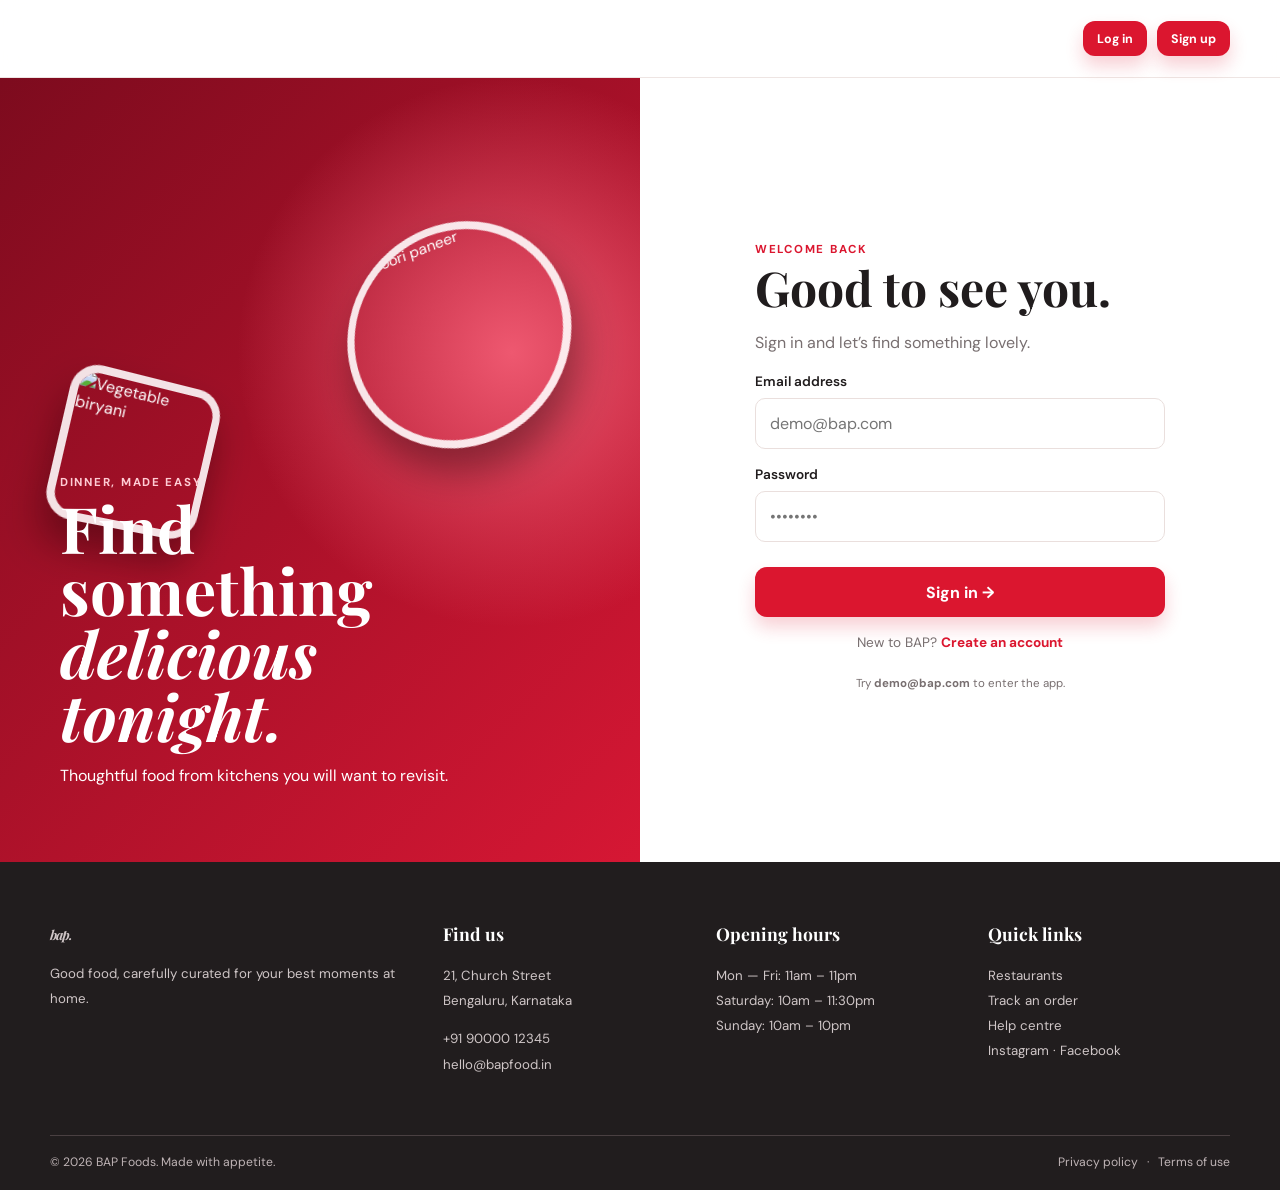
==== commit 96cea9a3: "Revert "Add persistent profiles and delivery addresses" This reverts commit 8ba97f697265597239e6cbe9" ====
--- a/login.html
+++ b/login.html
@@ -1,3 +1,3 @@
 <!doctype html><html lang="en"><head><meta charset="UTF-8"><meta name="viewport" content="width=device-width,initial-scale=1.0"><title>Welcome back — BAP</title><link rel="stylesheet" href="assets/styles.css"></head><body><main id="app"></main><script src="assets/app.js"></script><script>
-mount(`<section class="auth login-page"><div class="auth-visual food-3d"><div class="auth-message"><span class="eyebrow" style="color:#ffccd4">Dinner, made easy</span><h1>Find something<br><i>delicious tonight.</i></h1><p>Your favourites, addresses and orders are ready when you return.</p></div></div><div class="auth-form"><form class="form-box" id="loginForm"><span class="eyebrow">Welcome back</span><h1>Good to see you.</h1><p class="muted">Use the email and password from your existing account.</p><label>Email address</label><input id="email" type="email" autocomplete="email" required><label>Password</label><input id="password" type="password" autocomplete="current-password" required><p id="formMessage" class="form-message" role="alert"></p><button class="btn btn-red" type="submit">Sign in →</button><p class="muted" style="text-align:center;font-size:.85rem">New to BAP? <a href="signup.html" style="color:var(--red);font-weight:700">Create an account</a></p></form></div></section>`,'auth');document.getElementById('loginForm').addEventListener('submit',e=>{e.preventDefault();let result=signIn(email.value,password.value);if(result.ok)location.href='restaurant.html';else document.getElementById('formMessage').textContent=result.message});
+mount(`<section class="auth login-page"><div class="auth-visual food-3d"><div class="food-orbit"><img class="food-float food-one" src="https://images.unsplash.com/photo-1567188040759-fb8a883dc6d8?auto=format&fit=crop&w=700&q=85" alt="Tandoori paneer"><img class="food-float food-two" src="https://images.unsplash.com/photo-1642821373181-696a54913e93?auto=format&fit=crop&w=700&q=85" alt="Vegetable biryani"></div><div class="auth-message"><span class="eyebrow" style="color:#ffccd4">Dinner, made easy</span><h1>Find something<br><i>delicious tonight.</i></h1><p>Thoughtful food from kitchens you will want to revisit.</p></div></div><div class="auth-form"><form class="form-box" id="loginForm"><span class="eyebrow">Welcome back</span><h1>Good to see you.</h1><p class="muted">Sign in and let’s find something lovely.</p><label>Email address</label><input id="email" type="email" placeholder="demo@bap.com" required><label>Password</label><input type="password" placeholder="••••••••" required><button class="btn btn-red" type="submit">Sign in →</button><p class="muted" style="text-align:center;font-size:.85rem">New to BAP? <a href="signup.html" style="color:var(--red);font-weight:700">Create an account</a></p><p class="login-hint">Try <b>demo@bap.com</b> to enter the app.</p></form></div></section>`,'auth');document.getElementById('loginForm').addEventListener('submit',e=>{e.preventDefault();let email=document.getElementById('email').value.trim().toLowerCase(),user=getUser();if(email==='demo@bap.com'||user?.email===email){if(email==='demo@bap.com'&&!user)setUser({name:'Demo user',email});location.href='restaurant.html';return}location.href='signup.html'});
 </script></body></html>
--- a/assets/styles.css
+++ b/assets/styles.css
@@ -1,5 +1,4 @@
 @import url('https://fonts.googleapis.com/css2?family=DM+Sans:wght@400;500;600;700&family=Playfair+Display:ital,wght@0,600;0,700;1,600;1,700&display=swap');
-.profile-page{padding:58px 0 82px}.profile-grid{display:grid;grid-template-columns:.85fr 1.15fr;gap:24px;align-items:start}.profile-card{background:rgba(255,255,255,.95);border:1px solid var(--line);border-radius:18px;padding:25px;box-shadow:0 12px 30px rgba(89,21,31,.07)}.profile-card h2{font-size:1.75rem}.profile-card label{font-size:.86rem;font-weight:700;display:block;margin:16px 0 7px}.profile-card input{width:100%;border:1px solid var(--line);border-radius:10px;padding:13px;font:inherit}.profile-card input:disabled{background:#faf6f5;color:var(--muted)}.profile-card form .btn{margin-top:22px;width:100%}.card-heading{display:flex;align-items:center;justify-content:space-between;gap:15px}.card-heading h2{margin:.25rem 0 0}.address-form{margin:22px 0;padding:18px;background:var(--cream);border-radius:14px;border:1px solid var(--line)}.location-input{display:flex;gap:8px}.location-input input{min-width:0}.location-input button{flex:0 0 46px;border:1px solid var(--red);border-radius:10px;background:#fff0f1;color:var(--red);font-size:1.35rem}.address-actions{display:flex;justify-content:flex-end;gap:10px;margin-top:18px}.address-list{display:grid;gap:10px;margin-top:18px}.address-card{display:flex!important;align-items:center;gap:12px;margin:0!important;padding:14px;border:1px solid var(--line);border-radius:12px;cursor:pointer}.address-card.selected{border-color:var(--red);background:#fff6f7}.address-card input{width:auto}.address-card span{display:grid;gap:4px;flex:1}.address-card small,.favorite-list small{color:var(--muted);font-weight:400;line-height:1.4}.address-card em{font-size:.72rem;color:var(--red);font-style:normal;font-weight:700}.empty-state{margin:20px 0}.favorites-section{margin-top:24px}.favorite-list{display:grid;grid-template-columns:repeat(3,1fr);gap:14px;margin-top:20px}.favorite-list article{display:flex;align-items:center;gap:10px;padding:10px;border:1px solid var(--line);border-radius:12px}.favorite-list img{width:48px;height:48px;object-fit:cover;border-radius:10px}.favorite-list span{display:grid;gap:3px;flex:1;font-size:.82rem}.favorite-list .btn{padding:.5rem .6rem;font-size:.7rem}.form-message{min-height:1.25em;color:var(--red);font-size:.82rem;margin:12px 0 0}@media(max-width:800px){.profile-grid{grid-template-columns:1fr}.profile-page{padding:42px 0 58px}.favorite-list{grid-template-columns:1fr}.card-heading{align-items:flex-start;flex-direction:column}.address-actions .btn{flex:1}}
 
 :root{--red:#db162f;--red-dark:#ab1025;--ink:#201c1d;--muted:#786f70;--cream:#fff8f6;--line:#eadfdd;--white:#fff;--shadow:0 18px 45px rgba(89,21,31,.12)}
 *{box-sizing:border-box}html{scroll-behavior:smooth}body{margin:0;background:var(--cream);color:var(--ink);font-family:'DM Sans',sans-serif}a{text-decoration:none;color:inherit}button{font:inherit;cursor:pointer;border:0}.container{width:min(1180px,calc(100% - 40px));margin:auto}.eyebrow{font-size:.72rem;font-weight:700;letter-spacing:.15em;text-transform:uppercase;color:var(--red)}h1,h2,h3,.brand{font-family:'Playfair Display',serif}h1{font-size:clamp(2.6rem,5vw,5rem);line-height:.98;margin:.35rem 0 1.1rem}h2{font-size:clamp(2rem,3.3vw,3.2rem);margin:.4rem 0 1rem;line-height:1.05}.muted{color:var(--muted);line-height:1.7}.pill{border:1px solid var(--line);padding:.55rem .8rem;border-radius:99px;font-size:.8rem;font-weight:600}.btn{display:inline-flex;align-items:center;justify-content:center;gap:.55rem;border-radius:12px;padding:.92rem 1.2rem;font-weight:700;transition:.25s}.btn-red{background:var(--red);color:#fff;box-shadow:0 10px 18px rgba(219,22,47,.2)}.btn-red:hover{background:var(--red-dark);transform:translateY(-2px)}.btn-outline{background:#fff;border:1px solid var(--red);color:var(--red)}.btn-outline:hover{background:#fff0f1}.topbar{height:38px;background:var(--red);color:#fff;font-size:.76rem;display:flex;align-items:center}.topbar .container{display:flex;justify-content:space-between}.nav{height:78px;background:rgba(255,255,255,.91);border-bottom:1px solid rgba(234,223,221,.8);display:flex;align-items:center;position:sticky;top:0;z-index:20;backdrop-filter:blur(13px)}.navin{display:flex;align-items:center;justify-content:space-between;gap:25px}.brand{font-style:italic;font-size:2rem;font-weight:700;color:var(--red);letter-spacing:-.08em}.navlinks{display:flex;gap:25px;font-size:.9rem;font-weight:600}.navlinks a:hover,.navlinks a.active{color:var(--red)}.navactions{display:flex;align-items:center;gap:10px}.icon-btn{width:42px;height:42px;border-radius:50%;background:#fff;display:grid;place-items:center;border:1px solid var(--line);position:relative}.badge{position:absolute;right:-3px;top:-4px;display:grid;place-items:center;min-width:18px;height:18px;border-radius:50%;background:var(--red);color:white;font-size:.65rem;font-weight:700}.menu-toggle{display:none}.hero-home{padding:90px 0 65px;min-height:520px;overflow:hidden;background:radial-gradient(circle at 73% 40%,#fbdfe1 0,transparent 26%),var(--cream)}.home-grid{display:grid;grid-template-columns:1.02fr .98fr;align-items:center}.hero-copy p{max-width:520px;font-size:1.06rem}.hero-search{margin:28px 0;background:#fff;border:1px solid var(--line);box-shadow:var(--shadow);border-radius:14px;padding:7px;display:flex;max-width:590px}.hero-search input{border:0;outline:0;flex:1;padding:0 14px;font:inherit}.photo-stack{height:410px;position:relative}.photo-stack img{position:absolute;object-fit:cover;border:10px solid #fff;box-shadow:var(--shadow)}.photo-stack img:nth-child(1){width:310px;height:350px;right:40px;top:10px;border-radius:160px 160px 25px 25px}.photo-stack img:nth-child(2){width:180px;height:205px;left:5px;bottom:0;border-radius:25px}.float-card{position:absolute;z-index:2;padding:12px 16px;background:#fff;border-radius:14px;box-shadow:var(--shadow);font-size:.78rem;right:2px;bottom:35px}.section{padding:85px 0}.section-head{display:flex;align-items:end;justify-content:space-between;gap:30px;margin-bottom:28px}.section-head p{max-width:440px;margin:0}.categories{display:grid;grid-template-columns:repeat(4,1fr);gap:16px}.category{height:180px;border-radius:18px;padding:20px;color:#fff;position:relative;overflow:hidden;background:#333}.category img{position:absolute;inset:0;width:100%;height:100%;object-fit:cover;opacity:.62}.category span{position:relative;font-family:'Playfair Display';font-size:1.5rem;font-style:italic}.restaurants{display:grid;grid-template-columns:repeat(3,1fr);gap:20px}.restaurant-card{background:#fff;border:1px solid var(--line);border-radius:18px;overflow:hidden;transition:.25s}.restaurant-card:hover{transform:translateY(-6px);box-shadow:var(--shadow)}.restaurant-card img{width:100%;height:190px;object-fit:cover}.restaurant-card .content{padding:16px}.restaurant-card h3{font-size:1.35rem;margin:0 0 7px}.meta{display:flex;gap:9px;flex-wrap:wrap;color:var(--muted);font-size:.78rem}.rating{color:#178249;font-weight:700}.menu-hero{padding:48px 0 0;background:#fff}.restaurant-intro{display:flex;align-items:center;gap:18px}.restaurant-intro .rest-image{width:84px;height:84px;border-radius:16px;object-fit:cover}.restaurant-intro h1{font-size:2.2rem;margin:0}.menu-track{height:440vh;position:relative;background:linear-gradient(120deg,#fff 0,#fff 55%,#fff4f3 55%)}.sticky-dish{position:sticky;top:78px;height:calc(100vh - 78px);display:grid;grid-template-columns:1fr 1fr;align-items:center;overflow:hidden}.dish-copy{padding-left:max(20px,calc((100vw - 1180px)/2));padding-right:50px}.dish-copy .dish-name{font-size:clamp(2.8rem,5vw,5rem);max-width:480px}.dish-copy .price{font:700 1.8rem 'Playfair Display';color:var(--red);margin:22px 0}.quantity{display:flex;align-items:center;gap:17px;margin:20px 0}.quantity button{width:38px;height:38px;border-radius:50%;background:#fff;border:1px solid var(--line);font-size:1.2rem}.dish-stage{height:100%;position:relative;display:grid;place-items:center}.plate{width:min(31vw,400px);aspect-ratio:1;border-radius:50%;overflow:hidden;border:12px solid #fff;box-shadow:0 28px 55px rgba(96,20,30,.22);transition:.5s}.plate img{width:100%;height:100%;object-fit:cover}.orb{position:absolute;width:500px;height:500px;border:1px dashed #e8bbbb;border-radius:50%;right:-80px}.thumbs{position:absolute;right:28px;top:50%;transform:translateY(-50%);display:grid;gap:12px}.thumb{width:11px;height:11px;border-radius:10px;border:1px solid var(--red);background:transparent;padding:0}.thumb.current{height:30px;background:var(--red)}.side-chip{position:absolute;display:flex;align-items:center;gap:10px;right:15%;padding:8px 12px;background:#fff;border-radius:14px;box-shadow:var(--shadow);font-size:.73rem;transition:.5s}.side-chip img{width:45px;height:45px;border-radius:50%;object-fit:cover}.special{margin:85px 0;background:var(--red);color:#fff;padding:68px 20px;text-align:center}.special h2{font-size:3rem;margin:0}.special p{max-width:510px;margin:14px auto 25px;opacity:.85}.special .btn-outline{border-color:#fff;color:#fff;background:transparent}.full-menu{background:#fff;padding:80px 0}.filters{display:flex;gap:8px;flex-wrap:wrap;margin-bottom:28px}.filter{padding:.65rem 1rem;border-radius:50px;background:#fff;border:1px solid var(--line);color:var(--muted);font-weight:600}.filter.active,.filter:hover{background:var(--red);border-color:var(--red);color:#fff}.dish-grid{display:grid;grid-template-columns:repeat(4,1fr);gap:18px}.dish-card{border:1px solid var(--line);border-radius:18px;padding:12px;background:#fff;transition:.25s}.dish-card:hover{transform:translateY(-5px);box-shadow:var(--shadow)}.dish-card img{width:100%;aspect-ratio:1.1;object-fit:cover;border-radius:12px}.dish-card h3{font-size:1.25rem;margin:13px 0 7px}.dish-card .cardfoot{display:flex;align-items:center;justify-content:space-between;margin-top:12px}.dish-card .btn{padding:.6rem .7rem;font-size:.75rem}.footer{background:#211d1e;color:#fff;padding:60px 0 20px}.footer-grid{display:grid;grid-template-columns:1.5fr repeat(3,1fr);gap:30px}.footer h3{font-size:1.1rem;margin-top:0}.footer p,.footer a{font-size:.83rem;display:block;color:#cfc6c7;line-height:1.9}.footer-bottom{margin-top:45px;padding-top:18px;border-top:1px solid #4a4042;color:#bfb4b6;font-size:.76rem;display:flex;justify-content:space-between}.auth{min-height:calc(100vh - 116px);display:grid;grid-template-columns:1fr 1fr;background:#fff}.auth-visual{background:linear-gradient(#8c1227a8,#8c1227a8),url('https://images.unsplash.com/photo-1515003197210-e0cd71810b5f?auto=format&fit=crop&w=1000&q=85') center/cover;padding:60px;color:white;display:flex;flex-direction:column;justify-content:end}.auth-visual h1{max-width:460px}.auth-form{display:grid;place-items:center;padding:40px}.form-box{width:min(410px,100%)}.form-box h1{font-size:3rem}.form-box label{font-weight:600;font-size:.85rem;display:block;margin:17px 0 8px}.form-box input{width:100%;border:1px solid var(--line);border-radius:10px;padding:14px;font:inherit}.form-box .btn{width:100%;margin-top:25px}.cart-layout{display:grid;grid-template-columns:1.5fr .75fr;gap:30px;padding:55px 0}.cart-items,.summary{background:#fff;border:1px solid var(--line);border-radius:18px;padding:22px}.cart-row{display:flex;align-items:center;gap:15px;padding:15px 0;border-bottom:1px solid var(--line)}.cart-row img{width:76px;height:76px;border-radius:12px;object-fit:cover}.cart-row h3{margin:0 0 5px}.cart-row .row-end{margin-left:auto;text-align:right}.summary h2{font-size:1.7rem}.summary-line{display:flex;justify-content:space-between;padding:12px 0;color:var(--muted)}.summary-total{font-weight:700;color:var(--ink);border-top:1px solid var(--line);margin-top:8px;padding-top:18px}.payment-method{padding:16px;border:1px solid var(--line);border-radius:12px;margin:12px 0;display:flex;gap:10px;align-items:center}.orders{padding:60px 0}.order-card{background:white;border:1px solid var(--line);border-radius:16px;padding:20px;display:grid;grid-template-columns:auto 1fr auto;align-items:center;gap:20px;margin-bottom:14px}.order-card img{width:95px;height:75px;object-fit:cover;border-radius:10px}.status{color:#16804a;background:#e5f7eb;padding:.4rem .6rem;border-radius:6px;font-size:.75rem;font-weight:700}
@@ -9,4 +8,3 @@
 .nav-auth{padding:.62rem .88rem;font-size:.78rem}.category-button{border:0;text-align:left;font:inherit;cursor:pointer}.add-stepper{display:flex;align-items:center;gap:9px;border:1px solid var(--red);border-radius:9px;padding:3px;color:var(--red)}.add-stepper button{width:22px;height:22px;border-radius:6px;background:#fff0f1;color:var(--red);font-weight:700}.food-3d{position:relative;overflow:hidden;background:radial-gradient(circle at 80% 35%,#ee5870 0,transparent 38%),linear-gradient(135deg,#7d0b1e,#d61734)}.food-orbit{position:absolute;inset:0;perspective:1100px}.food-float{position:absolute;object-fit:cover;border:8px solid rgba(255,255,255,.88);box-shadow:0 25px 38px rgba(39,0,7,.45);animation:foodFloat 5s ease-in-out infinite}.food-one{width:230px;height:230px;border-radius:50%;right:11%;top:18%;transform:rotate(-14deg) rotateX(11deg) rotateY(-20deg)}.food-two{width:155px;height:155px;border-radius:28px;left:9%;top:38%;animation-delay:-1.3s;transform:rotate(13deg) rotateY(22deg)}.food-three{width:125px;height:125px;border-radius:50%;right:31%;bottom:8%;animation-delay:-2.8s;transform:rotate(-12deg) rotateX(22deg)}.auth-message{position:relative;z-index:2}.login-hint{font-size:.72rem;text-align:center;color:var(--muted);margin-top:22px}.vibrate{display:inline-block;animation:vibrate .18s linear 3}@keyframes foodFloat{50%{translate:0 -14px;filter:saturate(1.12)}}@keyframes vibrate{25%{transform:translateX(-6px)}75%{transform:translateX(6px)}}
 .filter-trigger{background:#fff0f1;border:1px solid var(--red);border-radius:10px;color:var(--red);font-size:.78rem;font-weight:700;padding:.65rem .8rem}.filter-overlay{position:fixed;inset:0;z-index:50;background:rgba(32,28,29,.48);display:none;place-items:center;padding:20px}.filter-overlay.visible{display:grid}.filter-dialog{position:relative;width:min(430px,100%);background:#fff;border-radius:20px;padding:32px;box-shadow:var(--shadow)}.filter-dialog h2{font-size:2.2rem}.filter-dialog h3{font-family:'DM Sans';font-size:.9rem;margin:23px 0 10px}.filter-dialog label{display:block;padding:11px 0;border-bottom:1px solid var(--line);font-size:.92rem}.filter-dialog input{accent-color:var(--red);margin-right:10px}.close-filter{position:absolute;right:16px;top:14px;background:transparent;color:var(--muted);font-size:1.8rem}.filter-actions{display:flex;justify-content:flex-end;gap:10px;margin-top:27px}
 .auth-nav .container{display:flex;justify-content:flex-end}
-.app-content{position:relative;z-index:1;overflow:hidden}.app-food-orbit{position:fixed;inset:0;z-index:0;pointer-events:none;overflow:hidden;background:radial-gradient(circle at 8% 22%,rgba(255,206,214,.68),transparent 18%),radial-gradient(circle at 92% 68%,rgba(255,222,202,.55),transparent 22%)}.app-float{position:absolute;object-fit:cover;border:7px solid rgba(255,255,255,.9);box-shadow:0 25px 50px rgba(111,20,35,.2);opacity:.32;animation:appFoodFloat 7s ease-in-out infinite}.app-float-one{width:185px;height:185px;border-radius:50%;right:-54px;top:23%;transform:rotate(-17deg)}.app-float-two{width:125px;height:125px;border-radius:26px;left:-45px;bottom:16%;animation-delay:-2.5s;transform:rotate(14deg)}.app-float-three{width:112px;height:112px;border-radius:50%;right:7%;bottom:5%;animation-delay:-4.4s}.hero-home,.full-menu,.menu-hero,.cart-layout,.orders{position:relative}.hero-home{background:linear-gradient(125deg,rgba(255,248,246,.93),rgba(255,239,240,.86)),radial-gradient(circle at 74% 33%,#ef8b9a 0,transparent 23%),var(--cream)}.full-menu{background:rgba(255,255,255,.87);backdrop-filter:blur(8px)}.restaurant-card,.dish-card,.cart-items,.summary,.order-card{box-shadow:0 12px 30px rgba(89,21,31,.07)}.restaurant-card,.dish-card{background:rgba(255,255,255,.95)}.dish-card{overflow:hidden}.dish-card img{transition:transform .45s ease}.dish-card:hover img{transform:scale(1.055)}.filter-overlay{backdrop-filter:blur(6px)}.filter-dialog{border:1px solid rgba(255,255,255,.75)}.cart-items,.summary,.order-card{background:rgba(255,255,255,.94)}.footer{position:relative;background:linear-gradient(120deg,#211d1e,#46111d)}@keyframes appFoodFloat{50%{translate:0 -18px;rotate:3deg;opacity:.46}}@media(max-width:800px){.app-float{opacity:.16}.app-float-one{width:110px;height:110px;right:-35px;top:18%}.app-float-two{width:88px;height:88px;left:-30px}.app-float-three{display:none}.hero-home{background:linear-gradient(145deg,rgba(255,248,246,.96),rgba(255,234,236,.9))}.auth-nav{height:68px}.auth-nav .container{width:min(100% - 28px,1180px)}}@media(prefers-reduced-motion:reduce){.app-float{animation:none}.dish-card img{transition:none}}
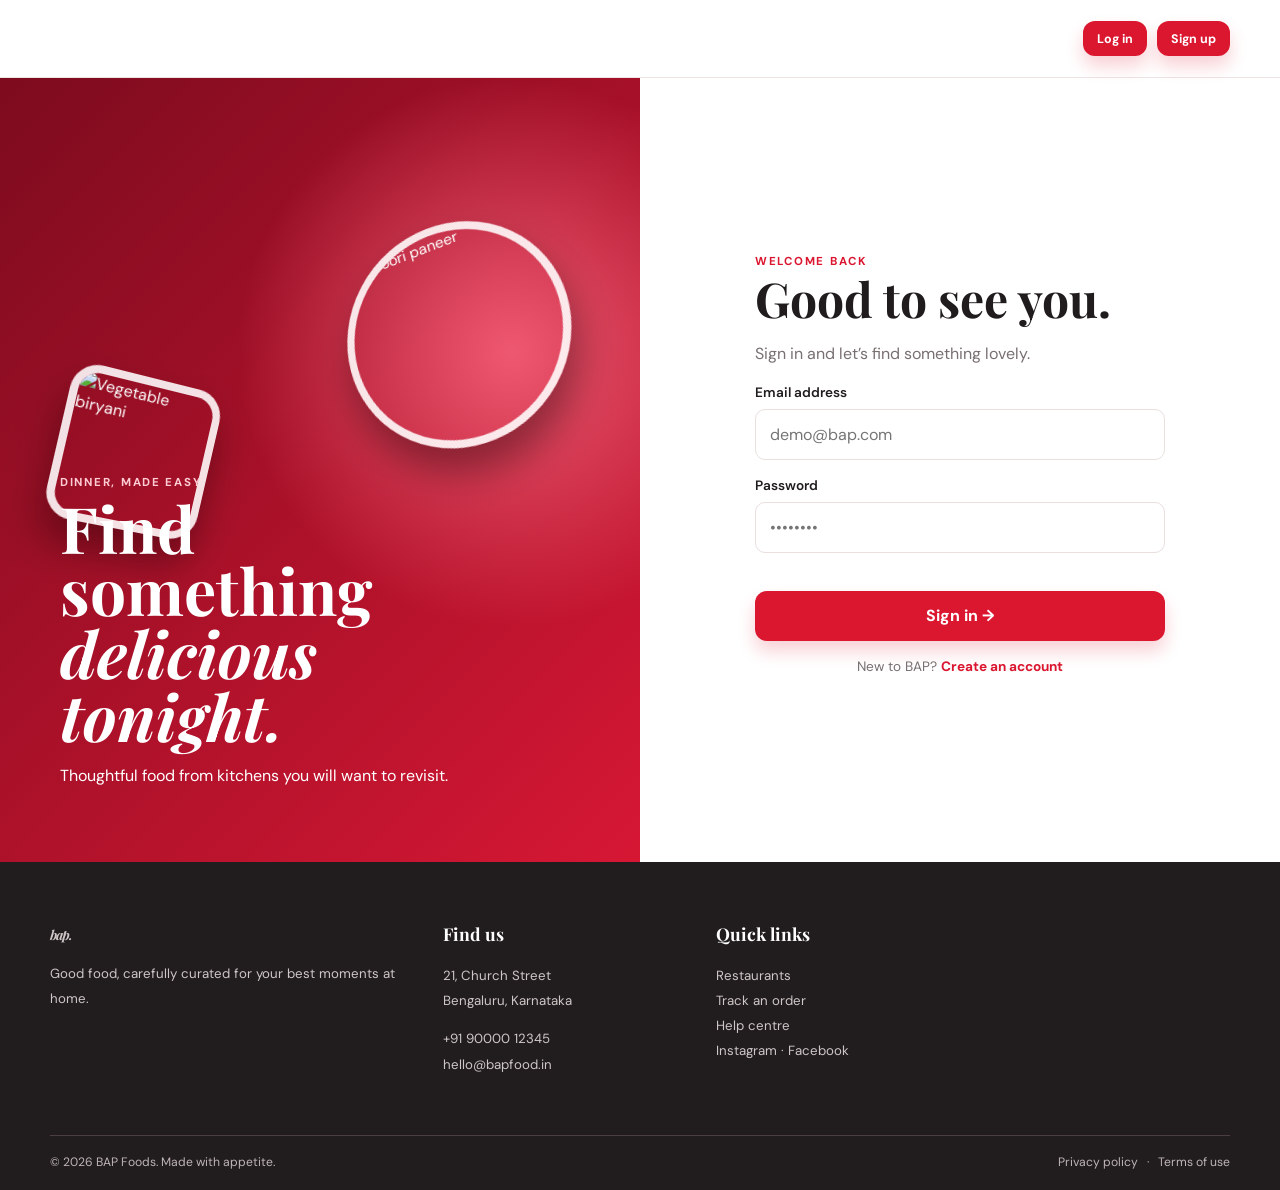
==== commit 18c4d8c8: "Add account profile and remove operating hours" ====
--- a/login.html
+++ b/login.html
@@ -1,3 +1,3 @@
 <!doctype html><html lang="en"><head><meta charset="UTF-8"><meta name="viewport" content="width=device-width,initial-scale=1.0"><title>Welcome back — BAP</title><link rel="stylesheet" href="assets/styles.css"></head><body><main id="app"></main><script src="assets/app.js"></script><script>
-mount(`<section class="auth login-page"><div class="auth-visual food-3d"><div class="food-orbit"><img class="food-float food-one" src="https://images.unsplash.com/photo-1567188040759-fb8a883dc6d8?auto=format&fit=crop&w=700&q=85" alt="Tandoori paneer"><img class="food-float food-two" src="https://images.unsplash.com/photo-1642821373181-696a54913e93?auto=format&fit=crop&w=700&q=85" alt="Vegetable biryani"></div><div class="auth-message"><span class="eyebrow" style="color:#ffccd4">Dinner, made easy</span><h1>Find something<br><i>delicious tonight.</i></h1><p>Thoughtful food from kitchens you will want to revisit.</p></div></div><div class="auth-form"><form class="form-box" id="loginForm"><span class="eyebrow">Welcome back</span><h1>Good to see you.</h1><p class="muted">Sign in and let’s find something lovely.</p><label>Email address</label><input id="email" type="email" placeholder="demo@bap.com" required><label>Password</label><input type="password" placeholder="••••••••" required><button class="btn btn-red" type="submit">Sign in →</button><p class="muted" style="text-align:center;font-size:.85rem">New to BAP? <a href="signup.html" style="color:var(--red);font-weight:700">Create an account</a></p><p class="login-hint">Try <b>demo@bap.com</b> to enter the app.</p></form></div></section>`,'auth');document.getElementById('loginForm').addEventListener('submit',e=>{e.preventDefault();let email=document.getElementById('email').value.trim().toLowerCase(),user=getUser();if(email==='demo@bap.com'||user?.email===email){if(email==='demo@bap.com'&&!user)setUser({name:'Demo user',email});location.href='restaurant.html';return}location.href='signup.html'});
+mount(`<section class="auth login-page"><div class="auth-visual food-3d"><div class="food-orbit"><img class="food-float food-one" src="https://images.unsplash.com/photo-1567188040759-fb8a883dc6d8?auto=format&fit=crop&w=700&q=85" alt="Tandoori paneer"><img class="food-float food-two" src="https://images.unsplash.com/photo-1642821373181-696a54913e93?auto=format&fit=crop&w=700&q=85" alt="Vegetable biryani"></div><div class="auth-message"><span class="eyebrow" style="color:#ffccd4">Dinner, made easy</span><h1>Find something<br><i>delicious tonight.</i></h1><p>Thoughtful food from kitchens you will want to revisit.</p></div></div><div class="auth-form"><form class="form-box" id="loginForm"><span class="eyebrow">Welcome back</span><h1>Good to see you.</h1><p class="muted">Sign in and let’s find something lovely.</p><label>Email address</label><input id="email" type="email" placeholder="demo@bap.com" required><label>Password</label><input id="password" type="password" placeholder="••••••••" required><p id="message" style="color:var(--red);font-size:.8rem"></p><button class="btn btn-red" type="submit">Sign in →</button><p class="muted" style="text-align:center;font-size:.85rem">New to BAP? <a href="signup.html" style="color:var(--red);font-weight:700">Create an account</a></p></form></div></section>`,'auth');document.getElementById('loginForm').addEventListener('submit',e=>{e.preventDefault();let user=findUser(email.value);if(!user){message.textContent='No account found. Please create one first.';return}if(user.password&&user.password!==password.value){message.textContent='Incorrect password.';return}setUser(user);location.href='restaurant.html'});
 </script></body></html>
